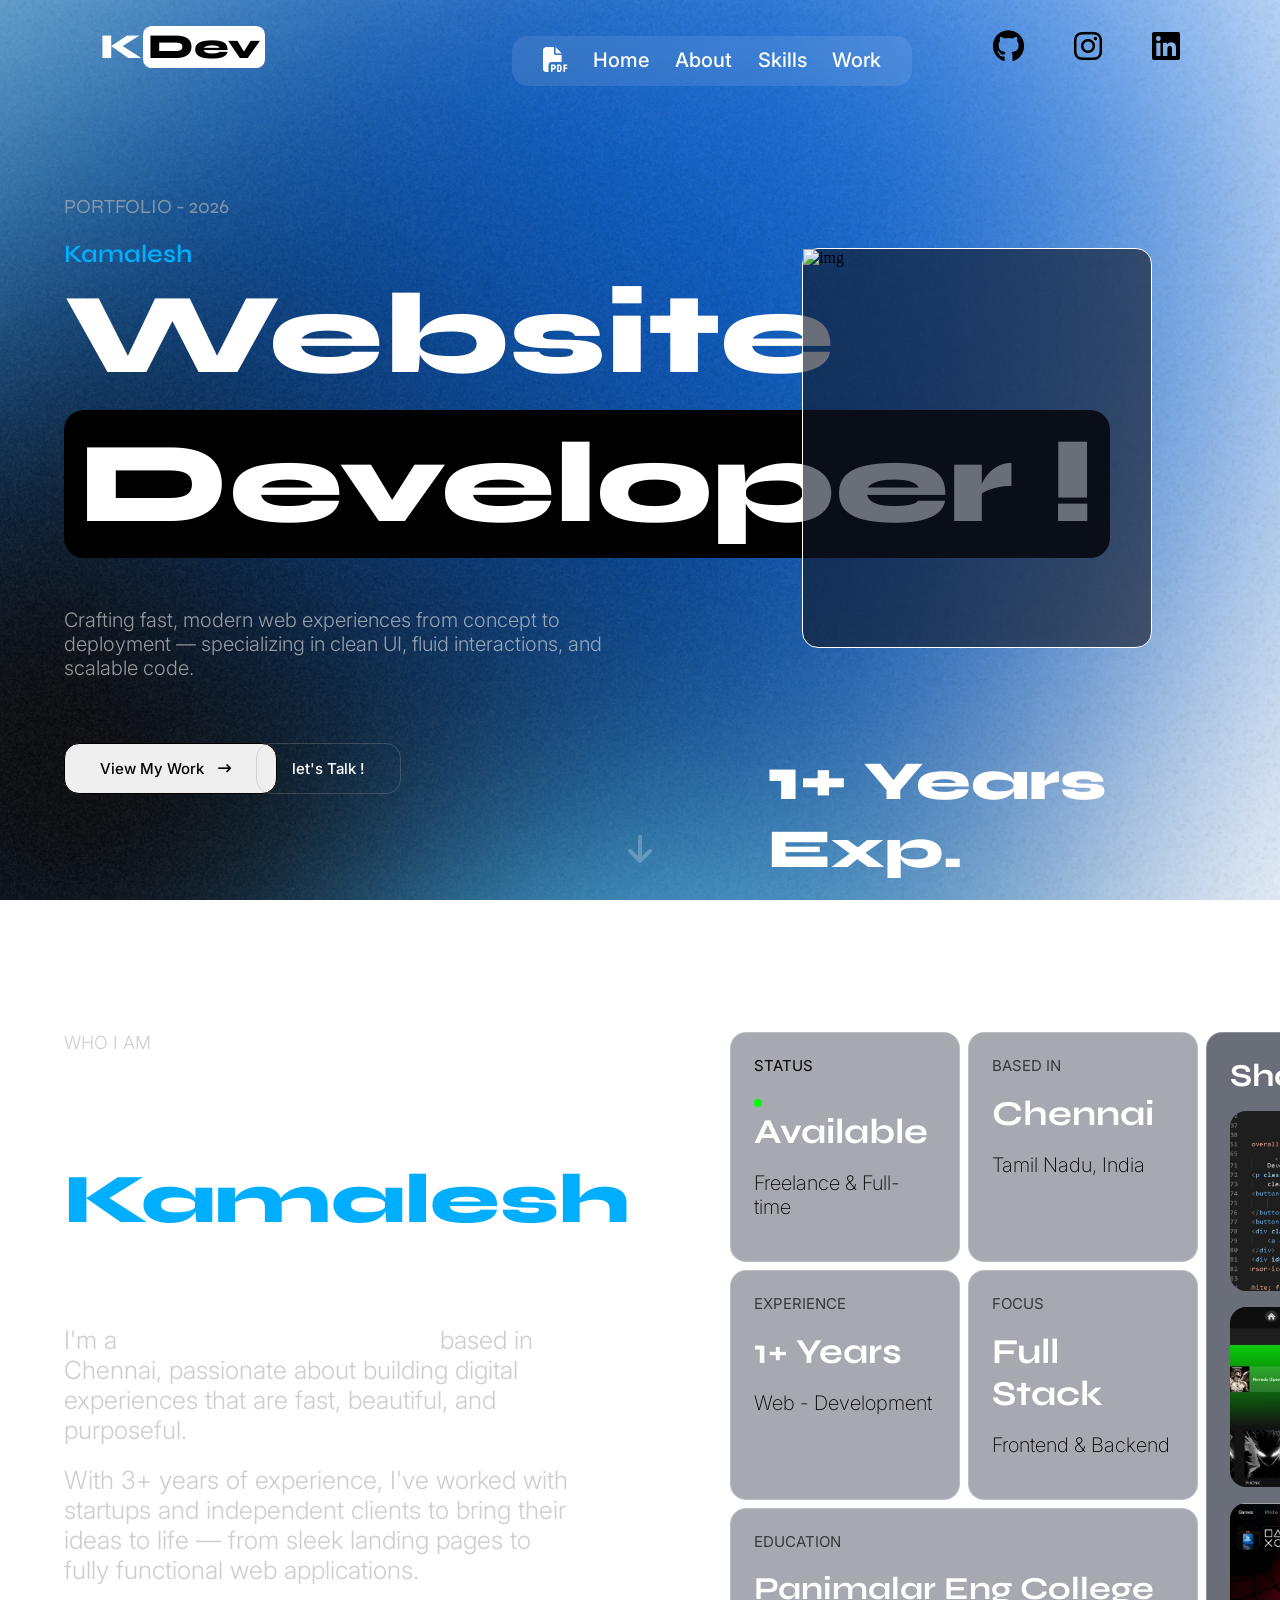
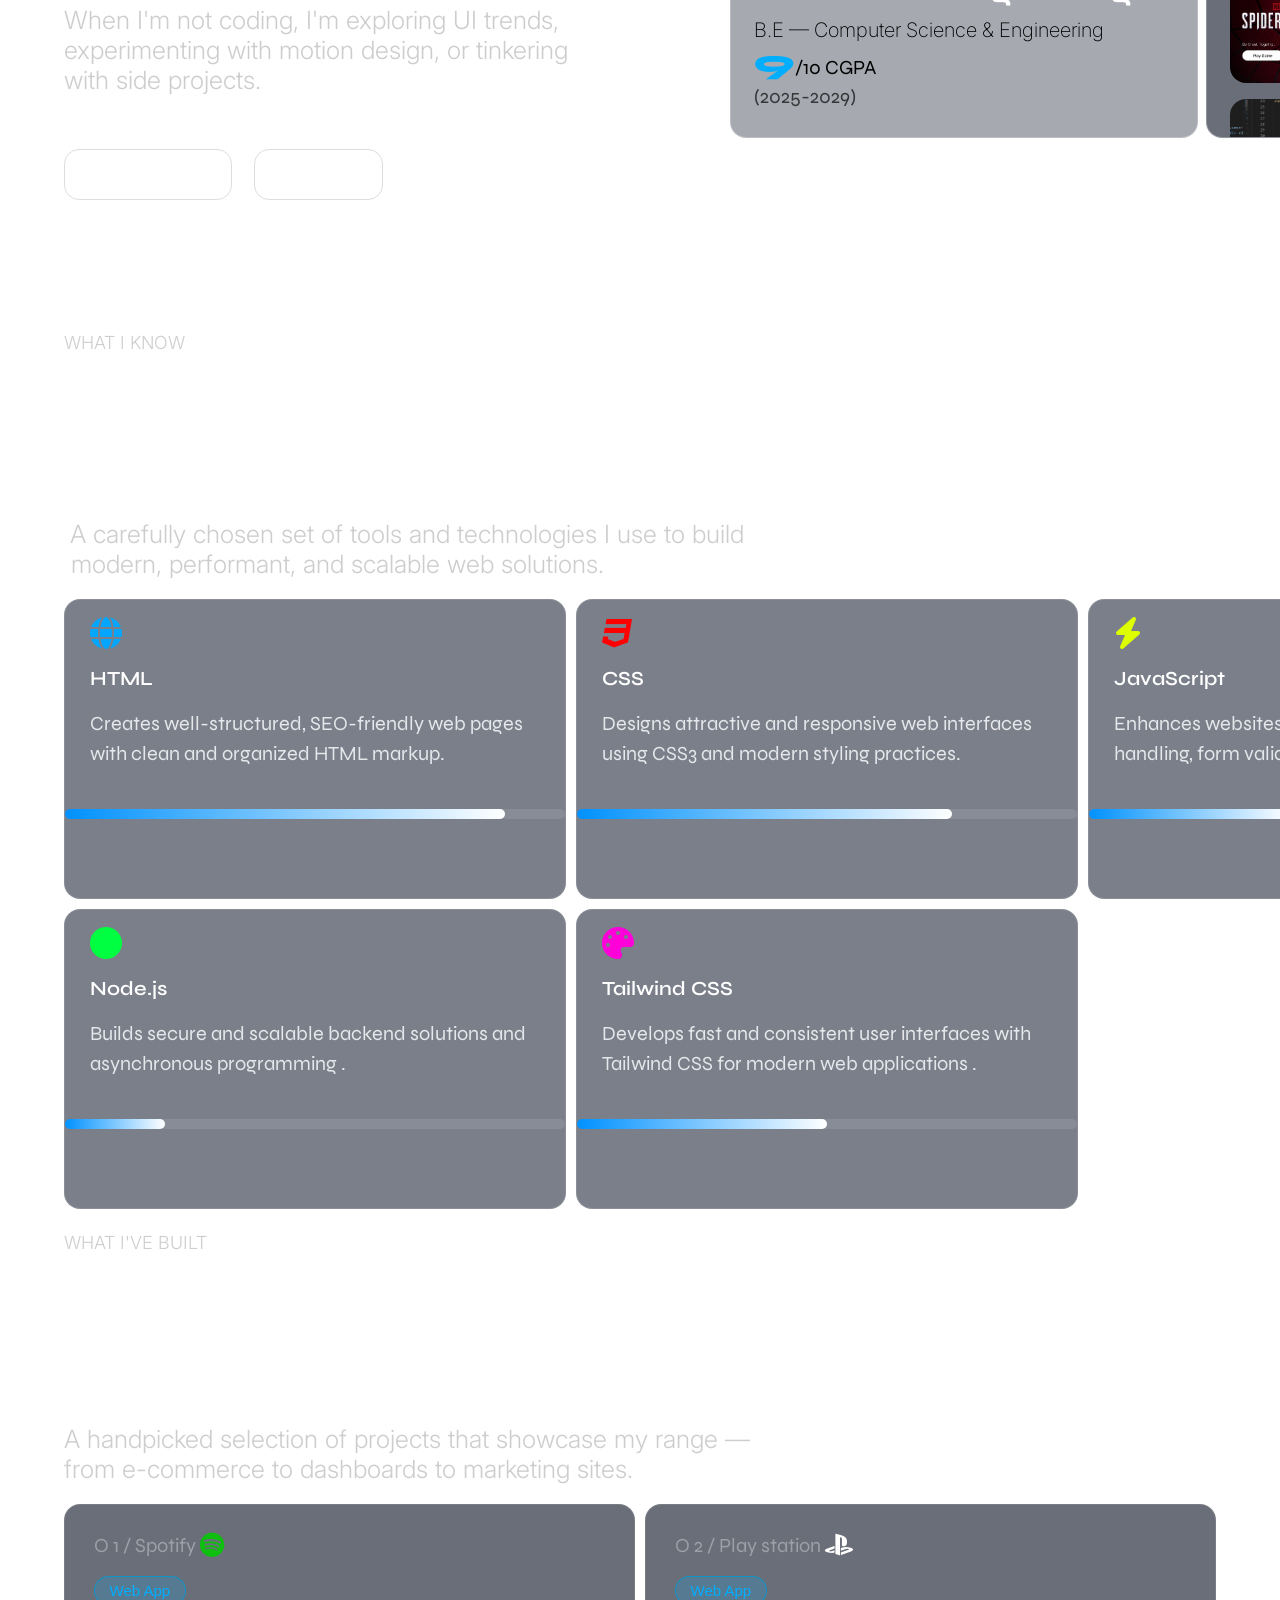
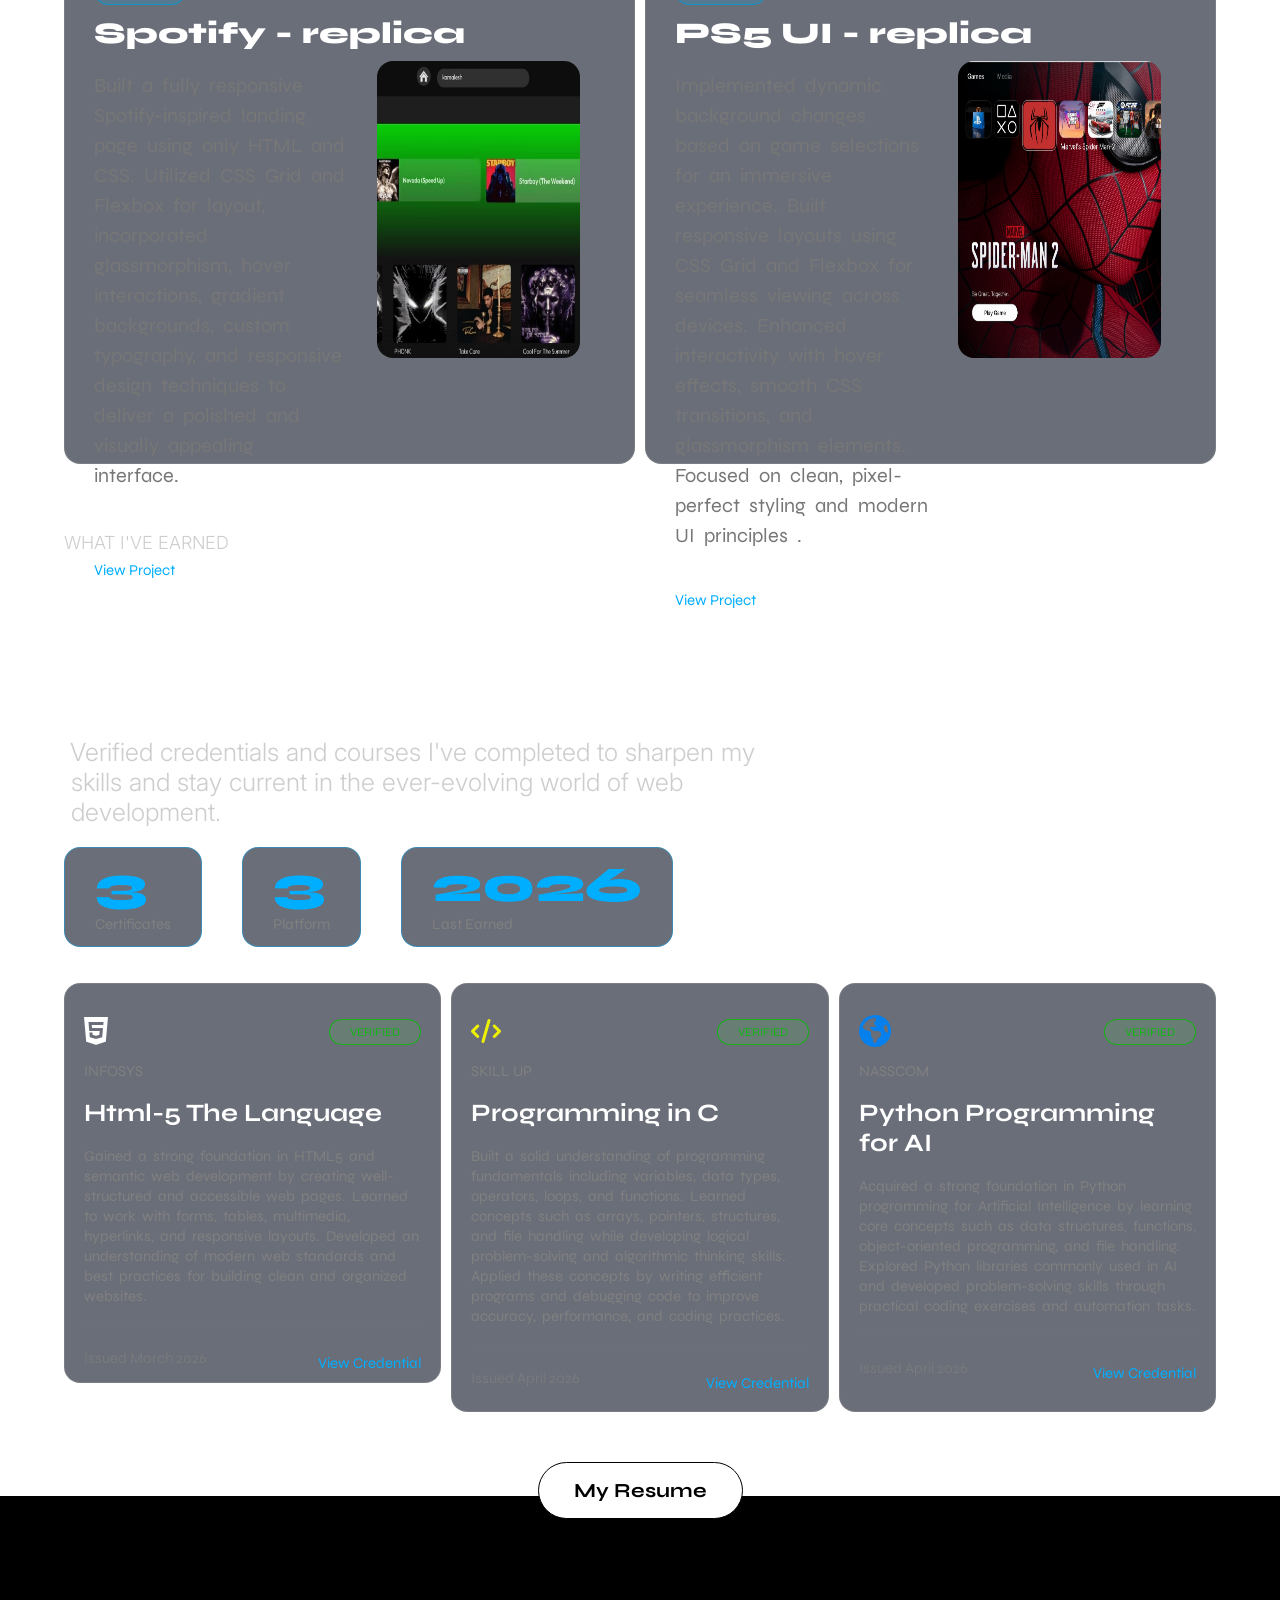
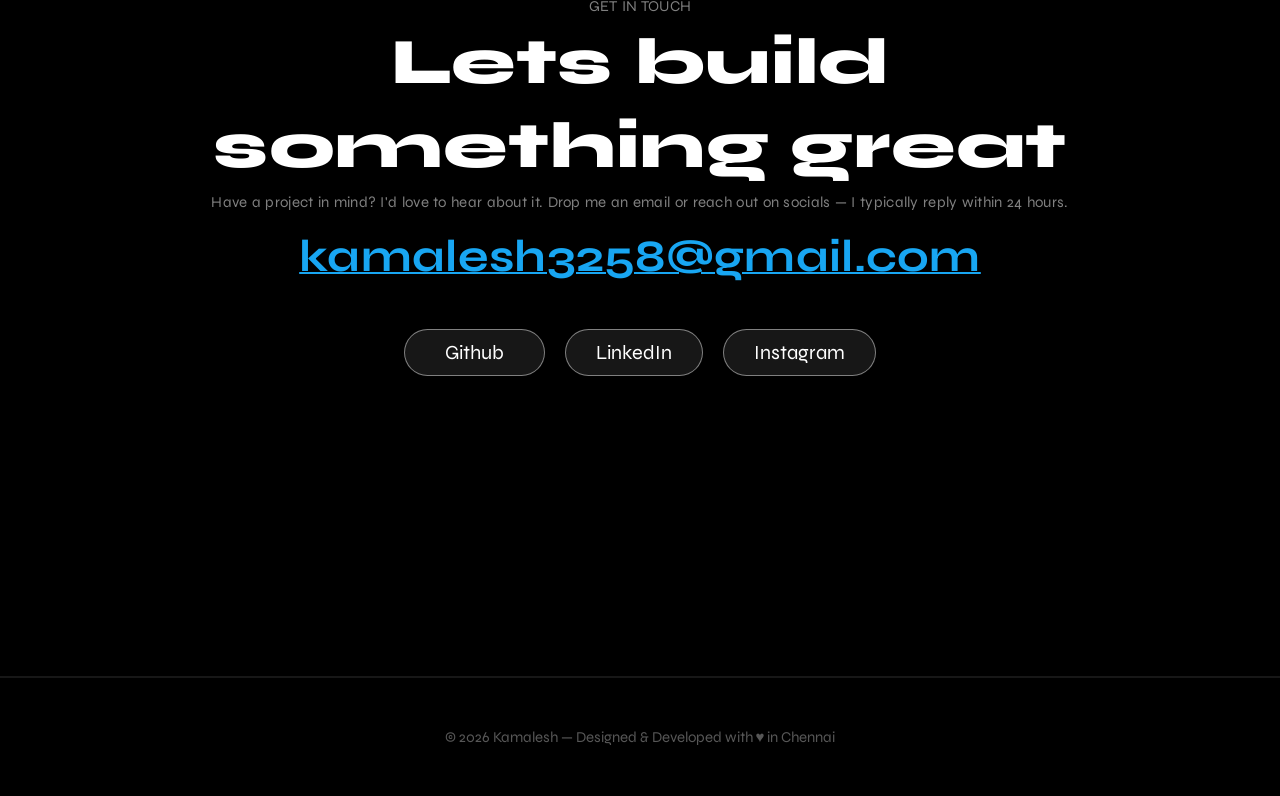
==== index.html @ 54731781 "Add files via upload" ====
<!DOCTYPE html>
<html lang="en">

<head>
    <meta charset="UTF-8">
    <meta name="viewport" content="width=device-width, initial-scale=1.0">
    <title>Mclaren</title>
    <link rel="stylesheet" href="style.css">
    <link rel="preconnect" href="https://fonts.googleapis.com">
    <link rel="preconnect" href="https://fonts.gstatic.com" crossorigin>
    <link rel="preconnect" href="https://fonts.googleapis.com">
    <link rel="preconnect" href="https://fonts.gstatic.com" crossorigin>
    <link rel="preconnect" href="https://fonts.googleapis.com">
    <link rel="preconnect" href="https://fonts.gstatic.com" crossorigin>
    <link rel="preconnect" href="https://fonts.googleapis.com">
    <link rel="preconnect" href="https://fonts.gstatic.com" crossorigin>
    <link rel="preconnect" href="https://fonts.googleapis.com">
    <link rel="preconnect" href="https://fonts.gstatic.com" crossorigin>
    <link
        href="https://fonts.googleapis.com/css2?family=Archivo+Black&family=Arimo:ital,wght@0,400..700;1,400..700&family=Bebas+Neue&family=Comforter+Brush&family=Comic+Neue:ital,wght@0,300;0,400;0,700;1,300;1,400;1,700&family=Figtree:ital,wght@0,300..900;1,300..900&family=Fira+Sans&family=Inter:ital,opsz,wght@0,14..32,100..900;1,14..32,100..900&family=Montserrat:ital,wght@0,100..900;1,100..900&family=Outfit:wght@100..900&family=Poppins&family=Syne:wght@400..800&display=swap"
        rel="stylesheet">
    <link rel="stylesheet" href="https://cdnjs.cloudflare.com/ajax/libs/font-awesome/6.7.2/css/all.min.css">
    <link href="https://fontshare.com[]=satoshi@700&display=swap" rel="stylesheet">

    <style>
        ::-webkit-scrollbar {
            width: 15px;
        }

        ::-webkit-scrollbar-thumb {
            background: rgba(0, 0, 0, 0.802);
        }
    </style>

</head>

<body>
    <div id="preloader" >

    <h1 class="intro-text">
        Innovate. Design. Deliver.
    </h1>

</div>
    <div>
        
        <div class="overall">
            
            <div class="nav">
            <nav>
                <ul>
                    
                    <li><a class="res" href="#"><i class="fa-solid fa-file-pdf fa-lg" id="res" 
                                style="color: rgb(255, 255, 255);"></i></a></li>
                    <li><a href="#P1"> Home </a></li>
                    <li><a href="#P2"> About </a></li>
                    <li><a href="#pg3"> Skills </a></li>
                    <li><a href="#pg4"> Work </a></li>
                </ul>
            </nav>
        </div>
            <button class="vwr"  style="color: rgb(255, 255, 255); font-family: syne; font-size: 15px; border-radius: 1em; border: 1px solid rgb(0, 0, 0) ; background-color: rgb(0, 0, 0); padding: 10px 20px; position:fixed; left: 35%; top: 9%; z-index: 9999;" >View Resume</button>
            <Header>
                <div class="header">
                    <p style="color: rgb(255, 255, 255); font-family: syne; font-weight:800; font-size: 35px; " >K<span style="color: rgb(0, 0, 0); background-color: rgb(255, 255, 255); padding:0px 5px ; border-radius: .25em;"  >Dev</span></p>
                    <div class="media hidden">
                        <a href="#"><i class="fa-brands fa-github fa-2xl" style="color: rgb(0, 0, 0);"></i></a>
                        <a href="https://www.instagram.com/_ft.ares/?hl=en" target="_blank" ><i class="fa-brands fa-instagram fa-2xl" style="color: rgb(0, 0, 0);"></i></a>
                        <a href="https://www.linkedin.com/in/kamalesh-m-deanamb/" target="_blank"><i class="fa-brands fa-linkedin fa-2xl" style="color: rgb(0, 0, 0);"></i></a>
                    </div>
                </div>
            </Header>
            <main>
                <div class="top" id="P1">
                    <p class="por hidden">PORTFOLIO - 2026</p>
                    <p class="hidden"
                        style="color: rgb(0, 174, 255); font-family: syne; font-size: 25px; position: absolute; top:19% ; left: 5%;font-weight: 600; ">
                        Kamalesh </p>
                    <p class="web hidden" style="font-weight: 900; color: white;"> Website</p>
                    <p class="dev hidden"
                        style="color: white; background-color: black; border-radius: 20px; padding: 5px 15px; font-weight: 900; ">
                        Developer !</p>
                    <div class="pic hidden" > 
                        <img src="profe.png" alt="img" >
                    </div>
                    <p class="con hidden"> Crafting fast, modern web experiences from concept to deployment — specializing in
                        clean UI, fluid interactions, and scalable code. </p>
                    <button class="vyw "> View My Work <span style="padding:10px ;"> <i
                                class="fa-solid fa-arrow-right-long fa-sm" style="color: rgb(0, 0, 0);"></i> </span>
                    </button>
                    <button class="lest "> let's Talk !</button>
                    <div class="arrow bounce">
                        <a class="fa fa-arrow-down fa-2x" href="#pg6"></a>
                    </div>
                    <div id="rjs_cursor" class="rjs-cursor">
                        <div class="rjs-cursor-icon"></div>
                    </div>
                    <p class="hidden"
                        style="color: white; font-family: syne; font-weight: 900; font-size: 55px; position: absolute; top: 75%; left: 60%; ">
                        <span style="font-size: 60px;">1+</span> Years Exp.
                    </p>

                </div>
                <div class="page2" id="P2">
                    <div class="wim">
                        <p>
                        <pre class="hidden"
                            style="color: rgb(181, 181, 181,0.669); font-size: 18px; font-weight: 300; margin-bottom: 20px; font-family: inter; ">WHO I AM </pre>
                        </p>
                        <P class="hidden">Hello, I'm</P>
                        <p class="hidden" style="color: rgb(0, 174, 255);">Kamalesh</p>
                        <br>
                        <p class="hidden"
                            style="color: rgba(181, 181, 181, 0.669); font-size: 25px; font-weight: 300; font-family: inter; line-break: 10px; word-spacing: 1px; padding-bottom: 20px;  ">
                            I'm a <span style="color: rgba(255, 255, 255, 0.869);"> full-stack website developer </span>
                            based in Chennai, passionate about building digital experiences that are fast, beautiful,
                            and purposeful.
                        </p>

                        <p class="hidden"
                            style="color: rgba(181, 181, 181, 0.669); font-size: 25px; font-weight: 300; font-family: inter; line-break: 10px; word-spacing: 1px; padding-bottom: 20px; ">
                            With 3+ years of experience, I've worked with startups and independent clients to bring
                            their ideas to life — from sleek landing pages to fully functional web applications.
                        </p>

                        <p class="hidden"
                            style="color: rgba(181, 181, 181, 0.669); font-size: 25px; font-weight: 300; font-family: inter; line-break: 10px; word-spacing: 1px; padding-bottom: 20px;  ">
                            When I'm not coding, I'm exploring UI trends, experimenting with motion design, or tinkering
                            with side projects.
                        </p>

                        <button class="hidden"> See My Work </button>
                        <button class="hidden"> Hire Me </button>

                    </div>
                    <div class="right ">
                        <div class="box1 hidden">
                            <p style="color: rgb(0, 0, 0); font-family: inter; font-size: 15px; ">STATUS</p><br>
                            <div class="loading-dots">
                                <div class="loading-dots--dot"></div>
                            </div>
                            <p style="font-family: syne; color: white; font-size: 35px; font-weight: 700; "> Available
                            </p><br>
                            <p style="color: rgb(0, 0, 0); font-family: inter; font-size: 20px; font-weight: 200; ">
                                Freelance & Full-time </p>
                        </div>
                        <div class="box2 hidden">
                            <p style="color: rgba(0, 0, 0, 0.669); font-family: inter; font-size: 15px; "> BASED IN </p>
                            <br>
                            <p style="font-family: syne; color: white; font-size: 35px; font-weight: 700; "> Chennai
                            </p><br>
                            <p style="color: rgb(0, 0, 0); font-family: inter; font-size: 20px; font-weight: 200; ">
                                Tamil Nadu, India</p>

                        </div>

                        <div class="box3 hidden">
                            <p style="color: rgba(0, 0, 0, 0.669); font-family: inter; font-size: 15px; "> EXPERIENCE
                            </p><br>
                            <p style="font-family: syne; color: white; font-size: 35px; font-weight: 700; "> 1+ Years
                            </p><br>
                            <p style="color: rgb(0, 0, 0); font-family: inter; font-size: 20px; font-weight: 200; "> Web
                                - Development</p>
                        </div>

                        <div class="box4 hidden">
                            <p style="color: rgba(0, 0, 0, 0.669); font-family: inter; font-size: 15px; "> FOCUS </p>
                            <br>
                            <p style="font-family: syne; color: white; font-size: 35px; font-weight: 700; "> Full Stack
                            </p><br>
                            <p style="color: rgb(0, 0, 0); font-family: inter; font-size: 20px; font-weight: 200; ">
                                Frontend & Backend</p>
                        </div>

                        <div class="box5 hidden">
                            <p
                                style="color: rgba(0, 0, 0, 0.669); font-family: inter; font-size: 15px;  ">
                                EDUCATION </p><br>
                            <p
                                style="font-family: syne; color: white; font-size: 32px; font-weight: 700; ">
                                Panimalar Eng College </p>
                            <p style="color: rgb(0, 0, 0); font-family: inter; font-size: 20px; font-weight: 200; margin-top: 10px; ">
                                B.E — Computer Science & Engineering </p>
                            <p style="color: rgb(0, 0, 0); font-size: 20px; font-weight: 200; font-family: syne; " ><span style="color: rgb(0, 174, 255);font-weight: 800; font-size: 35px; " >9</span>/10 CGPA</p>
                            <p style="color: rgba(0, 0, 0, 0.67); font-size: 20px; font-weight: 200; font-family: syne; " > (2025-2029) </p>
                        </div>

                        <div class="box6 hidden">
                            <p
                                style="color: white; font-family: syne; font-weight: 700; font-size: 32px; position: relative; z-index: 9999; ">
                                Showcase </p>
                            <div class="group">
                                <div class="im1">
                                    <img src="Untitled.jpg" alt="img">
                                </div>
                                <div class="im2">
                                    <img src="Untitled2.jpg" alt="img">
                                </div>
                                <div class="im3">
                                    <img src="Untitled3.png" alt="img">
                                </div>
                                <div class="im4">
                                    <img src="Untitled.png" alt="img">
                                </div>
                                <div class="im5">
                                    <img src="Untitled2.png" alt="img">
                                </div>
                            </div>
                            <div class="group " >
                                <div class="im1">
                                    <img src="Untitled.jpg" alt="img">
                                </div>
                                <div class="im2">
                                    <img src="Untitled2.jpg" alt="img">
                                </div>
                                <div class="im3">
                                    <img src="Untitled3.png" alt="img">
                                </div>
                                <div class="im4">
                                    <img src="Untitled.png" alt="img">
                                </div>
                                <div class="im5">
                                    <img src="Untitled2.png" alt="img">
                                </div>
                            </div>
                        </div>

                    </div>
                </div>
                <div class="page3" id="pg3" >
                    <div>
                        <p class="hidden"
                            style="color: rgba(181, 180, 180, 0.669); font-family: inter; font-size:18px; font-weight: 300; padding-bottom: 5px; ">
                            WHAT I KNOW</p>
                        <p>
                        <pre class="hidden"
                            style="color: white;padding-bottom: 15px; font-family: syne; font-weight: 800 ; font-size: 60px;">My Tech
Stack</pre>
                        </p>
                        <p>
                        <pre class="hidden"
                            style="color: rgba(181, 181, 181, 0.669); font-size: 25px; font-weight: 300; font-family: inter; line-break: 10px; word-spacing: 1px; padding-bottom: 20px;  "> A carefully chosen set of tools and technologies I use to build
 modern, performant, and scalable web solutions.</pre>
                        </p>
                        <div class="skill">
                            <div class="sk1 hidden">
                                <p style="padding-bottom: 5px;"> <i class="fa-solid fa-globe fa-2xl"
                                        style="color: rgb(0, 166, 255);"></i> </p><br>
                                <p style="color: white; font-family: syne; font-weight: 600; font-size: 20px; "> HTML
                                </p><br>
                                <p
                                    style="color: #E5E7EB; font-family: syne ; font-weight: 400 ; font-size: 20px; line-height: 30px; ">
                                    Creates well-structured, SEO-friendly web pages with clean and organized HTML
                                    markup. </p>
                                <div class="progress">
                                    <div class="progress-value"></div>
                                </div>

                            </div>
                            <div class="sk2 hidden">
                                <p style="padding-bottom: 5px;"> <i class="fa-brands fa-css3 fa-2xl"
                                        style="color: rgb(255, 0, 0);"></i> </p><br>
                                <p
                                    style="color: rgb(255, 255, 255); font-family: syne; font-weight: 600; font-size: 20px; ">
                                    CSS
                                </p><br>
                                <p
                                    style="color: #E5E7EB; font-family: syne ; font-weight: 400 ; font-size: 20px; line-height: 30px; ">
                                    Designs attractive and responsive web interfaces using CSS3 and modern styling
                                    practices. </p>
                                <div class="progress">
                                    <div class="progress-value2"></div>
                                </div>
                            </div>
                            <div class="sk3 hidden">
                                <p style="padding-bottom: 5px;"><i class="fa-solid fa-bolt fa-2xl"
                                        style="color: rgb(221, 255, 0);"></i> </p><br>
                                <p style="color:white; font-family: syne; font-weight: 600; font-size: 20px; ">
                                    JavaScript
                                </p><br>
                                <p
                                    style="color: #E5E7EB; font-family: syne ; font-weight: 400 ; font-size: 20px; line-height: 30px; ">
                                    Enhances websites with animations, event handling, form validation, and dynamic
                                    content . </p>
                                <div class="progress">
                                    <div class="progress-value3"></div>
                                </div>
                            </div>
                            <div class="sk4 hidden">
                                <p style="padding-bottom: 5px;"><i class="fa-solid fa-circle fa-2xl"
                                        style="color: rgb(0, 255, 64);"></i> </p><br>
                                <p style="color:white; font-family: syne; font-weight: 600; font-size: 20px; "> Node.js
                                </p><br>
                                <p
                                    style="color: #E5E7EB; font-family: syne ; font-weight: 400 ; font-size: 20px; line-height: 30px; ">
                                    Builds secure and scalable backend solutions and asynchronous programming . </p>
                                <div class="progress">
                                    <div class="progress-value4"></div>
                                </div>
                            </div>
                            <div class="sk5 hidden ">
                                <p style="padding-bottom: 5px;"><i class="fa-solid fa-palette fa-2xl"
                                        style="color: rgb(255, 0, 217);"></i></p><br>
                                <p style="color:white; font-family: syne; font-weight: 600; font-size: 20px; "> Tailwind
                                    CSS
                                </p><br>
                                <p
                                    style="color: #E5E7EB; font-family: syne ; font-weight: 400 ; font-size: 20px; line-height: 30px; ">
                                    Develops fast and consistent user interfaces with Tailwind CSS for modern web
                                    applications . </p>
                                <div class="progress">
                                    <div class="progress-value5"></div>
                                </div>
                            </div>
                            <div class="sk6 hidden">
                                <p style="padding-bottom: 5px;"><i class="fa-solid fa-pencil fa-2xl"
                                        style="color: rgb(245, 134, 0);"></i></p><br>
                                <p style="color:white; font-family: syne; font-weight: 600; font-size: 20px; "> Figma
                                </p><br>
                                <p
                                    style="color: #E5E7EB; font-family: syne ; font-weight: 400 ; font-size: 20px; line-height: 30px; ">
                                    Designs wireframes, prototypes, and user interfaces using Figma for web and mobile
                                    applications . </p>
                                <div class="progress">
                                    <div class="progress-value6"></div>
                                </div>
                            </div>

                        </div>
                    </div>


                </div>

                <div class="page4" id="pg4" >
                    <div>
                        <p class="hidden"
                            style="color: rgba(181, 180, 180, 0.669); font-family: inter; font-size:18px; font-weight: 300; padding-bottom: 8px; ">
                            WHAT I'VE BUILT </p>
                        <p class="hidden"
                            style="color: white;font-family: syne; font-weight: 800; padding-bottom: 2px; font-size: 60px; ">
                            Selected
                        <pre class="hidden"
                            style="color: white;font-family: syne; font-weight: 800; padding-bottom: 15px; font-size: 60px; ">Projects </pre>
                        </p>
                        <p>
                        <pre class="hidden"
                            style=" color: rgba(181, 181, 181, 0.669); font-size: 25px; font-weight: 300; font-family: inter; line-break: 10px; word-spacing: 1px; padding-bottom: 20px;">A handpicked selection of projects that showcase my range — 
from e-commerce to dashboards to marketing sites.</pre>
                        </p>
                        <div class="pro">
                            <div class="pro1 hidden">
                                <p 
                                    style="color: rgba(255, 255, 255, 0.343); font-family: syne; font-size: 20px; font-weight: 400; ">
                                    O 1 / Spotify <i class="fa-brands fa-spotify fa-lg"
                                        style="color: rgb(15, 191, 15);"></i> </p><br>
                                <button 
                                    style="color: rgb(0, 174, 255); background-color: rgba(0, 174, 255, 0.188); border-radius: 15px; border: 1px rgba(0, 155, 212, 0.809) solid; padding: 5px 15px; font-size: 15px; ">
                                    Web App </button>
                                <p 
                                    style="color: white; font-family: syne; font-weight: 800; font-size: 30px; padding-top: 10px; ">
                                    Spotify - replica </p>
                                <div class="sel ">
                                    <div class="quo">
                                        <p
                                            style="color: rgb(119, 119, 119); font-family: syne; font-size: 20px; font-weight: 400; line-height: 30px; word-spacing: 5px;">
                                            Built a fully responsive Spotify-inspired landing page using only HTML and
                                            CSS. Utilized CSS Grid and Flexbox for layout, incorporated glassmorphism,
                                            hover interactions, gradient backgrounds, custom typography, and responsive
                                            design techniques to deliver a polished and visually appealing interface.
                                        </p>
                                        <a style="text-decoration: none;" href="https://www.linkedin.com/feed/update/urn:li:activity:7449089961426972672/" target="_blank">
                                            <p
                                                style="color: rgb(0, 174, 255);font-family: syne; font-size: 15px; font-weight: 400; padding-top: 70px;   ">
                                                View Project </p>
                                        </a>
                                    </div>

                                    <div class="wrk">
                                        <img src="Untitled2.jpg" width="100%" height="90%" alt="pic"
                                            style="border-radius: 1em;">
                                    </div>
                                </div>
                            </div>
                            <div class="pro2 hidden">
                                <p
                                    style="color: rgba(255, 255, 255, 0.343); font-family: syne; font-size: 20px; font-weight: 400; ">
                                    O 2 / Play station <i class="fa-brands fa-playstation fa-lg"
                                        style="color: rgb(255, 255, 255);"></i> </p><br>
                                <button
                                    style="color: rgb(0, 174, 255); background-color: rgba(0, 174, 255, 0.188); border-radius: 15px; border: 1px rgba(0, 155, 212, 0.809) solid; padding: 5px 15px; font-size: 15px; ">
                                    Web App </button>
                                <p
                                    style="color: white; font-family: syne; font-weight: 800; font-size: 30px; padding-top: 10px; ">
                                    PS5 UI - replica </p>
                                <div class="sel">
                                    <div class="quo">
                                        <p
                                            style="color: rgb(119, 119, 119); font-family: syne; font-size: 20px; font-weight: 400; line-height: 30px; word-spacing: 5px;">
                                            Implemented dynamic background changes based on game selections for an
                                            immersive experience.
                                            Built responsive layouts using CSS Grid and Flexbox for seamless viewing
                                            across devices.
                                            Enhanced interactivity with hover effects, smooth CSS transitions, and
                                            glassmorphism elements.
                                            Focused on clean, pixel-perfect styling and modern UI principles .
                                        </p>
                                        <a style="text-decoration: none;" href="https://www.linkedin.com/feed/update/urn:li:activity:7456002184413859840/" target="_blank">
                                            <p
                                                style="color: rgb(0, 174, 255);font-family: syne; font-size: 15px; font-weight: 400; padding-top: 40px;   ">
                                                View Project </p>
                                        </a>
                                    </div>
                                    <div class="wrk">
                                        <img src="Untitled3.png" width="100%" height="90%" alt="pic"
                                            style="border-radius: 1em;">
                                    </div>
                                </div>
                            </div>

                        </div>
                    </div>


                </div>
                <div class="page5" id="pg5" >
                    <p class="hidden"
                        style="color: rgba(181, 180, 180, 0.669); font-family: inter; font-size:18px; font-weight: 300; padding-bottom: 5px; ">
                        WHAT I'VE EARNED </p><br>
                    <p>
                    <pre class="hidden"
                        style="color: white;padding-bottom: 15px; font-family: syne; font-weight: 800 ; font-size: 60px;">My
Certifications</pre>
                    </p>
                    <p >
                    <pre class="hidden"
                        style="color: rgba(181, 181, 181, 0.669); font-size: 25px; font-weight: 300; font-family: inter; line-break: 10px; word-spacing: 1px; padding-bottom: 20px;  "> Verified credentials and courses I've completed to sharpen my
 skills and stay current in the ever-evolving world of web 
 development.</pre>
                    </p>
                    <div class="plat">
                        <div class="st1 hidden">
                            <p style="color:rgb(0, 174, 255);font-family: syne; font-weight: 800; font-size: 50px;  ">3
                            </p>
                            <p style="color: gray; font-family: syne; font-size: 15px;  ">Certificates</p>
                        </div>
                        <div class="st2 hidden">
                            <p style="color:rgb(0, 174, 255);font-family: syne; font-weight: 800; font-size: 50px;  ">3
                            </p>
                            <p style="color: gray; font-family: syne; font-size: 15px;  ">Platform</p>
                        </div>
                        <div class="st3 hidden">
                            <p style="color:rgb(0, 174, 255);font-family: syne; font-weight: 800; font-size: 50px;  ">
                                2026</p>
                            <p style="color: gray; font-family: syne; font-size: 15px;  ">Last Earned</p>
                        </div>
                    </div>
                    <br>
                    <br>
                    <div class="crt">
                        <div class="crt1 hidden">
                            <div class="cth">
                                <p><i class="fa-brands fa-html5 fa-2xl" style="color: rgb(255, 255, 255);"></i></p>
                                <button
                                    style="color: rgba(0, 190, 0, 0.800); border-radius: 1.5em; background-color: rgba(101, 189, 101, 0.199);border: 1px solid rgb(2, 190, 2,0.800) ; padding: 5px 20px; font-family: syne; font-size: 12px; font-weight: 400; ">VERIFIED</button>
                            </div>
                            <p style="color: gray; font-family: syne; font-weight: 400; font-size: 15px;"> INFOSYS </p>
                            <br>
                            <P style="color: white; font-family: syne; font-weight: 700; font-size: 25px; "> Html-5 The
                                Language </P><br>
                            <p
                                style="font-family: syne; color: gray; font-size: 15px; line-height: 20px; word-spacing: 3px; ">
                                Gained a strong foundation in HTML5 and semantic web development by creating
                                well-structured and accessible web pages. Learned to work with forms, tables,
                                multimedia, hyperlinks, and responsive layouts. Developed an understanding of modern web
                                standards and best practices for building clean and organized websites. </p><br>
                            <hr class="hr"><br>
                            <div class="bel">
                                <p
                                    style="color: rgba(128, 128, 128, 0.648); font-family: syne; font-weight: 400; font-size: 15px;">
                                    Issued March 2026</p>
                                <a style="text-decoration: none;" href="#">
                                    <p
                                        style="color: rgb(0, 174, 255);font-family: syne; font-size: 15px; font-weight: 400; padding-top: 10px;">
                                        View Credential </p>
                                </a>
                            </div>
                        </div>
                        <div class="crt2 hidden">
                            <div class="cth">
                                <p><i class="fa-solid fa-code fa-xl" style="color: rgb(237, 241, 4);"></i></p>
                                <button
                                    style="color: rgba(0, 190, 0, 0.800); border-radius: 1.5em; background-color: rgba(101, 189, 101, 0.199);border: 1px solid rgb(2, 190, 2,0.800) ; padding: 5px 20px; font-family: syne; font-size: 12px; font-weight: 400; ">VERIFIED</button>
                            </div>
                            <p style="color: gray; font-family: syne; font-weight: 400; font-size: 15px;">SKILL UP </p>
                            <br>
                            <P style="color: white; font-family: syne; font-weight: 700; font-size: 25px; "> Programming
                                in C </P><br>
                            <p
                                style="font-family: syne; color: gray; font-size: 15px; line-height: 20px; word-spacing: 3px; ">
                                Built a solid understanding of programming fundamentals including variables, data types,
                                operators, loops, and functions. Learned concepts such as arrays, pointers, structures,
                                and file handling while developing logical problem-solving and algorithmic thinking
                                skills. Applied these concepts by writing efficient programs and debugging code to
                                improve accuracy, performance, and coding practices.</p><br>
                            <hr class="hr"><br>
                            <div class="bel">
                                <p
                                    style="color: rgba(128, 128, 128, 0.648); font-family: syne; font-weight: 400; font-size: 15px;">
                                    Issued April 2026</p>
                                <a style="text-decoration: none;" href="#">
                                    <p
                                        style="color: rgb(0, 174, 255);font-family: syne; font-size: 15px; font-weight: 400; padding-top: 10px;">
                                        View Credential </p>
                                </a>
                            </div>
                        </div>
                        <div class="crt3 hidden">
                            <div class="cth">
                                <p><i class="fa-solid fa-earth-americas fa-2xl" style="color: rgb(5, 128, 236);"></i>
                                </p>
                                <button
                                    style="color: rgba(0, 190, 0, 0.800); border-radius: 1.5em; background-color: rgba(101, 189, 101, 0.199);border: 1px solid rgb(2, 190, 2,0.800) ; padding: 5px 20px; font-family: syne; font-size: 12px; font-weight: 400; ">VERIFIED</button>
                            </div>
                            <p style="color: gray; font-family: syne; font-weight: 400; font-size: 15px;"> NASSCOM </p>
                            <br>
                            <P style="color: white; font-family: syne; font-weight: 700; font-size: 25px; "> Python
                                Programming for AI </P><br>
                            <p
                                style="font-family: syne; color: gray; font-size: 15px; line-height: 20px; word-spacing: 3px; ">
                                Acquired a strong foundation in Python programming for Artificial Intelligence by
                                learning core concepts such as data structures, functions, object-oriented programming,
                                and file handling. Explored Python libraries commonly used in AI and developed
                                problem-solving skills through practical coding exercises and automation tasks. </p><br>
                            <hr class="hr"><br>
                            <div class="bel">
                                <p
                                    style="color: rgba(128, 128, 128, 0.648); font-family: syne; font-weight: 400; font-size: 15px;">
                                    Issued April 2026</p>
                                <a style="text-decoration: none;" href="#">
                                    <p
                                        style="color: rgb(0, 174, 255);font-family: syne; font-size: 15px; font-weight: 400; padding-top: 10px;">
                                        View Credential </p>
                                </a>
                            </div>
                        </div>

                    </div>
                    <center class="hidden"><a><button style="color:black; font-family: syne; font-weight:700; font-size: 20px; border-radius: 1.5em; border: 1px solid black; background-color: white; padding: 15px 35px; margin-top: 50px; " > My Resume </button></a></center>
                </div>
                <div class="page6 " id="#pg6" >
                    <div class="inner">
                        <div class="ibx">
                            <br>
                            <br>
                            <br>
                            <p class="hidden" style="color: gray; font-family: syne; font-size: 15px; "> GET IN TOUCH </p>
                            <p class="hidden"
                                style="color: white; font-family: syne; font-weight: 800; font-size: 65px; line-height: 1.3 ">
                                Lets build something great </p>
                            <div class="hidden" class="pin">
                                <p style="color: gray; font-family: syne; font-size: 15px; "> Have a project in mind?
                                    I'd love to hear about it. Drop me an email or reach out on socials — I typically
                                    reply within 24 hours. </p>
                            </div>
                            <a class="hidden" style="text-decoration: underline;text-decoration-color: rgb(24, 166, 242) ; text-decoration-thickness: 2px ; " href="#
                            
                            " ><p class="hidden" style="color: rgb(24, 166, 242) ; font-family: syne; font-weight: 700; font-size: 45px; " > kamalesh3258@gmail.com </p></a><br>
                            <div class="bon hidden" >
                                <a href="#" ><button style="color: white; font-family: syne; font-size: 20px; padding:10px 40px ;border-radius: 1.5em; border: 1px solid rgba(213, 213, 213, 0.558); background-color: rgba(255, 255, 255, 0.092); " >Github</button></a>
                                 <a href="https://www.linkedin.com/in/kamalesh-m-deanamb/?skipRedirect=true" target="_blank"><button style="color: white; font-family: syne; font-size: 20px; padding:10px 30px ;border-radius: 1.5em; border: 1px solid rgba(213, 213, 213, 0.558); background-color: rgba(255, 255, 255, 0.092); " >LinkedIn</button></a>
                                <a href="https://www.instagram.com/_ft.ares/?hl=en" target="_blank"><button style="color: white; font-family: syne; font-size: 20px; padding:10px 30px ;border-radius: 1.5em; border: 1px solid rgba(213, 213, 213, 0.558); background-color: rgba(255, 255, 255, 0.092); " >Instagram</button></a>
                                
                            </div>
                            
                            
                        </div>
                        <hr class="hr1 hidden" >
                        <center><p class="hidden" style="font-family: syne; color: rgba(128, 128, 128, 0.681); font-size: 15px; margin-top: 50px; " > © 2026 Kamalesh — Designed & Developed with ♥ in Chennai </p></center>

                    </div>

                </div>

            </main>

        </div>
    </div>
    <script>
        var rjs_cursor = document.getElementById("rjs_cursor"); //Getting the cursor


        function rjs_show_cursor(e) { //Function to show/hide the cursor
            if (rjs_cursor.classList.contains('rjs_cursor_hidden')) {
                rjs_cursor.classList.remove('rjs_cursor_hidden');
            }
            rjs_cursor.classList.add('rjs_cursor_visible');
        }


        function rjs_mousemove(e) { //Function to correctly position the cursor
            rjs_show_cursor(); //Toggle show/hide

            var rjs_cursor_width = rjs_cursor.offsetWidth * 0.5;
            var rjs_cursor_height = rjs_cursor.offsetHeight * 0.5;

            var rjs_cursor_x = e.clientX - rjs_cursor_width; //x-coordinate
            var rjs_cursor_y = e.clientY - rjs_cursor_height; //y-coordinate
            var rjs_cursor_pos = `translate(${rjs_cursor_x}px, ${rjs_cursor_y}px)`;
            rjs_cursor.style.transform = rjs_cursor_pos;
        }


        window.addEventListener('mousemove', rjs_mousemove); //Attach an event listener

        const observer = new IntersectionObserver((entries)=>{

    entries.forEach((entry)=>{

        if(entry.isIntersecting){

            entry.target.classList.add("show");

            const progressBar =
                entry.target.querySelector(".progress-value6");

            if(progressBar){
                progressBar.style.animation =
                    "load6 3s forwards";
            }

        }

    });

},{
    threshold:0.3
});

document.querySelectorAll(".hidden").forEach((el)=>{
    observer.observe(el);
});



window.addEventListener("load",()=>{

    setTimeout(()=>{

        const loader=document.getElementById("preloader");

        loader.classList.add("preloader-hide");

        setTimeout(()=>{

            loader.remove();

        },1200);

    },2500);

});




    </script>
</body>

</html>
---- style.css ----
* {
    padding: 0%;
    margin: 0%;
    box-sizing: border-box;
}

@font-face {
    font-family: 'Satoshi';
    src: url('./fonts/Satoshi-Bold.woff2') format('woff2');
    font-weight: 400;
}

main{
    scroll-behavior: smooth;
}

body {
    background: url(background.png);
    background-size: cover;
    background-repeat: no-repeat;
    background-position: center;
    background-attachment: fixed;
    overflow-x: hidden;
    cursor: none;
}


.vwr{
    opacity: 0;
    transition: all 0.2s ease-in;
}

.overall:has(.res:hover) .vwr {
    opacity: 1;
}



.nav {
    background-color: rgba(255, 255, 255, 0.103);
    border-radius: 1em;
    width: 400px;
    height: 50px;
    padding: 12px 5px;
    top: 4%;
    left: 40%;
    backdrop-filter: blur(8px);
    position: fixed;
    z-index: 999;
    transition: 0.3s all ease-in;
    animation: nav linear 0.5s ;
    animation-delay: 2.5s;
    scroll-behavior: smooth;

}

@keyframes nav {
    from {
        opacity: 0;
        transform: translateY(-100px);
    }

    to {
        opacity: 1;
        transform: translateY(0px);
    }
}

.nav ul,
li {
    list-style: none;
    display: flex;
    justify-content: space-evenly;
    align-items: center;
}

.nav a {
    text-decoration: none;
    color: rgb(255, 255, 255);
    font-family: inter;
    font-weight: 500;
    font-size: 20px;
    transition: all .3s ease-in;
    cursor: pointer;
}

.nav a:hover {
    color: black;

}

.overall {
    width: 100vw;
    height: auto;
}

.header {
    display: flex;
    justify-content: space-between;
    align-items: center;
    padding: 0px 100px;
    margin-top: 2%;
}

.media {
    display: flex;
    justify-content: space-evenly;
    align-items: center;
    gap: 50px;
    animation: anim linear 1s;
}

.header button {
    color: rgb(0, 0, 0);
    background-color: rgb(255, 255, 255);
    border: rgb(0, 0, 0) 1px solid;
    padding: 15px 35px;
    border-radius: 1em;
    font-family: inter;
    cursor: pointer;
    font-size: 15px;
    font-weight: 500;
    animation: anim linear 1s;
}

.top {
    width: 100vw;
    height: 100vh;
    position: relative;
}

.web {
    font-family: syne;
    font-weight: 500;
    font-size: 115px;
    top: 22%;
    left: 5%;
    position: absolute;
    transition: all 0.5s ease-in;
    animation: anim linear 1s;

}

.dev {
    position: relative;
    left: 5%;
    top: 38%;
    display: inline;
    font-family: syne;
    font-weight: 500;
    font-size: 115px;
    position: absolute;
    transition: all 0.5s ease-in;
    animation: anim linear 1s;
}

.por {
    position: absolute;
    left: 5%;
    top: 14%;
    color: rgba(181, 181, 181, 0.669);
    font-family: syne;
    font-size: 20px;
    font-weight: 200;
    animation: anim linear 1s;
}

.pic{
    width: 350px;
    height: 400px;
    border: 1px solid rgb(255, 255, 255);
    border-radius: 1em;
    position: absolute;
    z-index: 999;
    right: 10%;
    top: 20%;
    background-color:  rgba(16, 23, 39, 0.625);


}

.pic img{
    width: 100%;
    height: 100%
    
    
    
    ;
}

.con {
    width: 600px;
    font-family: inter;
    position: absolute;
    left: 5%;
    top: 60%;
    color: rgba(217, 217, 217, 0.669);
    font-size: 20px;
    font-weight: 300;
    animation: anim linear 1s;
}


@keyframes anim {

    from {
        opacity: 0;
    }

    to {
        opacity: 1;
    }

}

.vyw {

    padding: 15px 35px;
    border: 1.5px black solid;
    font-family: inter;
    font-size: 15px;
    font-weight: 500;
    color: black;
    border-radius: 1em;
    position: absolute;
    left: 5%;
    top: 75%;
    cursor: pointer;
    animation: anim linear 1s;
    transition: all 0.2s ease-in;

}



.vyw:hover {

    top: 74%;
}

.lest {

    padding: 15px 35px;
    border: 1.5px rgba(149, 149, 149, 0.32) solid;
    font-family: inter;
    font-size: 15px;
    font-weight: 500;
    color: rgb(255, 255, 255);
    border-radius: 1em;
    position: absolute;
    left: 20%;
    top: 75%;
    cursor: pointer;
    background-color: rgba(72, 72, 72, 0);
    animation: anim linear 1s;
    transition: all 0.2s ease-in;

}

.lest:hover {
    top: 74%;
    background-color: rgba(128, 128, 128, 0.288);
}

.bounce {
    -moz-animation: bounce 2s infinite;
    -webkit-animation: bounce 2s infinite;
    animation: bounce 2s infinite;
}

@keyframes bounce {

    0%,
    20%,
    50%,
    80%,
    100% {
        transform: translateY(0);
    }

    40% {
        transform: translateY(-30px);
    }

    60% {
        transform: translateY(-15px);
    }
}

.arrow {
    position: absolute;
    left: 50%;
    transform: translateX(-50%);
    top: 85%;
}

.fa {
    color: rgba(255, 255, 255, 0.243);
    text-decoration: none;
    animation: anim linear 1s;

}

.page2 {
    width: 100vw;
    height: 100vh;
    display: flex;
}

.wim {
    width: 50vw;
    font-family: syne;
    font-weight: 800;
    color: white;
    font-size: 70px;
    padding-left: 5%;
    margin-top: 5%;
    padding-right: 5%;
    
}

.wim button {
    padding: 15px 35px;
    border: 1.5px rgba(149, 149, 149, 0.32) solid;
    font-family: inter;
    font-size: 15px;
    font-weight: 500;
    color: rgb(255, 255, 255);
    border-radius: 1em;
    cursor: pointer;
    background-color: rgba(72, 72, 72, 0);
    animation: dis linear;
    animation-timeline: view();
    animation-range: entry 0 cover
    40%;
}

.wim button:hover {
    background-color: rgba(255, 255, 255, 0.179);
}


.right {

    width: 50vw;
    height: auto;
    padding-left: 7%;
    padding-right: 5%;
    margin-top: 5%;
    display: grid;
    gap: .5em;
    grid-template-columns: repeat(3, 230px);
    grid-template-rows: repeat(3, 230px);
    grid-template-areas:
        "box1 box2 box6"
        "box3 box4 box6"
        "box5 box5 box6";
}

.box1 {
    grid-area: box1;
    border: 1px rgba(255, 255, 255, 0.245) solid;
    border-radius: 1em;
    background-color: rgba(16, 23, 39, 0.37);
    backdrop-filter: blur(20px);
    padding: 10%;
    cursor: pointer;
    transition: all 0.3s ease-in;
}

.box1:hover {
    background-color: rgba(255, 255, 255, 0.093);
    width: 232px;
    height: 232px;
}

.box2 {
    grid-area: box2;
    border: 1px rgba(255, 255, 255, 0.245) solid;
    border-radius: 1em;
    background-color: rgba(16, 23, 39, 0.37);
    backdrop-filter: blur(20px);
    padding: 10%;
    cursor: pointer;
    transition: all 0.3s ease-in;
  
}

.box2:hover {
    background-color: rgba(255, 255, 255, 0.093);
    width: 232px;
    height: 232px;
}

.box3 {
    grid-area: box3;
    border: 1px rgba(255, 255, 255, 0.245) solid;
    border-radius: 1em;
    background-color: rgba(16, 23, 39, 0.37);
    backdrop-filter: blur(20px);
    padding: 10%;
    cursor: pointer;
    transition: all 0.3s ease-in;
  
}

.box3:hover {
    background-color: rgba(255, 255, 255, 0.093);
    width: 232px;
    height: 232px;
}

.box4 {
    grid-area: box4;
    border: 1px rgba(255, 255, 255, 0.245) solid;
    border-radius: 1em;
    background-color: rgba(16, 23, 39, 0.37);
    backdrop-filter: blur(20px);
    padding: 10%;
    cursor: pointer;
    transition: all 0.3s ease-in;
   
}

.box4:hover {
    background-color: rgba(255, 255, 255, 0.093);
    width: 232px;
    height: 232px;
}

.box5 {
    grid-area: box5;
    border: 1px rgba(255, 255, 255, 0.245) solid;
    border-radius: 1em;
    background-color: rgba(16, 23, 39, 0.37);
    backdrop-filter: blur(20px);
    padding: 5%;
    cursor: pointer;
    transition: all 0.3s ease-in;
   
}

.box5:hover {
    background-color: rgba(255, 255, 255, 0.093);
}

.box6 {
    grid-area: box6;
    border: 1px rgba(255, 255, 255, 0.245) solid;
    border-radius: 1em;
    background-color: rgba(16, 23, 39, 0.625);
    backdrop-filter: blur(20px);
    padding: 10%;
    overflow-y: auto;
    cursor: pointer;
    transition: all 0.3s ease-in;
    display: flex;
    flex-direction: column;
    gap: 1em;
    

}

.box6::-webkit-scrollbar {
    display: none;
}

.im1 {

    width: 180px;
    height: 180px;
    border-radius: 1em;
}

.im1 img {
    width: 100%;
    height: 100%;
    object-position: center;
    object-fit: cover;
    background-repeat: no-repeat;
    border-radius: 1em;
}

.im2 {

    width: 180px;
    height: 180px;
    border-radius: 1em;
}

.im2 img {
    width: 100%;
    height: 100%;
    object-position: center;
    object-fit: cover;
    background-repeat: no-repeat;
    border-radius: 1em;
}

.im3 {

    width: 180px;
    height: 180px;
    border-radius: 1em;
}

.im3 img {
    width: 100%;
    height: 100%;
    object-position: center;
    object-fit: cover;
    background-repeat: no-repeat;
    border-radius: 1em;
}


.im4 {

    width: 180px;
    height: 180px;
    border-radius: 1em;
}

.im4 img {
    width: 100%;
    height: 100%;
    object-position: center;
    object-fit: cover;
    background-repeat: no-repeat;
    border-radius: 1em;
}

.im5 {

    width: 180px;
    height: 180px;
    border-radius: 1em;
}

.im5 img {
    width: 100%;
    height: 100%;
    object-position: center;
    object-fit: cover;
    background-repeat: no-repeat;
    border-radius: 1em;
}

.group {
    display: flex;
    flex-direction: column;
    gap: 1em;
    animation: spin 7s linear infinite;
    padding-right: 1em;
}

@keyframes spin {
    from {
        transform: translateY(0%);
    }

    to {
        
        transform: translateY(-100%);
    }

}

@-webkit-keyframes dot-keyframes {
    0% {
        opacity: 0.4;
        -webkit-transform: scale(1, 1);
        transform: scale(1, 1);
    }

    50% {
        opacity: 1;
        -webkit-transform: scale(1.2, 1.2);
        transform: scale(1.2, 1.2);
    }

    100% {
        opacity: 0.4;
        -webkit-transform: scale(1, 1);
        transform: scale(1, 1);
    }
}

@keyframes dot-keyframes {
    0% {
        opacity: 0.4;
        -webkit-transform: scale(1, 1);
        transform: scale(1, 1);
    }

    50% {
        opacity: 1;
        -webkit-transform: scale(1.2, 1.2);
        transform: scale(1.2, 1.2);
    }

    100% {
        opacity: 0.4;
        -webkit-transform: scale(1, 1);
        transform: scale(1, 1);
    }
}

.loading-dots {
    text-align: left;
    width: 100%;
}

.loading-dots--dot {
    -webkit-animation: dot-keyframes 3s infinite ease-in-out;
    animation: dot-keyframes 3s infinite ease-in-out;
    background-color: #00ff04;
    border-radius: 15px;
    display: inline-block;
    height: 8px;
    width: 8px;
}

.loading-dots--dot:nth-child(2) {
    -webkit-animation-delay: 5s;
    animation-delay: 5s;
}

.loading-dots--dot:nth-child(3) {
    -webkit-animation-delay: 5s;
    animation-delay: 5s;
}

.rjs-cursor {
    width: 40px;
    height: 40px;
    position: fixed;
    /* Fixed position.. */
    top: 0;
    /* at the top left.. */
    left: 0;
    z-index: 999999;
    /* above everything else. */
    pointer-events: none;
    /* Cant't be clicked. */
    transition: none;
    /* Cursor is always accurate */
    opacity: 0;
    /* Hidden by default */
}

.rjs-cursor-icon {
    /* Styling for the visible part */
    width: 100%;
    height: 100%;
    border-radius: 100%;
    /* Circle */
    background-color: rgba(0, 149, 255, 0.7);
    /* Backup value */
}

.rjs-cursor.rjs_cursor_visible {
    opacity: 1;
}

.rjs-cursor.rjs_cursor_hidden {
    opacity: 0;
}


.page3 {
    width: 100vw;
    height: 100vh;
    padding: 5%;
}

.skill {
    display: grid;
    grid-template-columns: repeat(3, 1fr);
    grid-template-rows: repeat(2, 1fr);
    grid-template-areas:
        "sk1 sk2 sk3 "
        "sk4 sk5 sk6";
    gap: 10px;
}

.sk1 {
    grid-area: sk1;
    border: 1px rgba(192, 192, 192, 0.229) solid;
    border-radius: 1em;
    padding: 5%;
    height: 300px;
    background-color: rgba(15, 23, 42, 0.55);
    backdrop-filter: blur(1px);
    cursor: pointer;
    transition: all 0.2s ease-in;
}

.sk2 {
    grid-area: sk2;
    border: 1px rgba(192, 192, 192, 0.229) solid;
    border-radius: 1em;
    padding: 5%;
    background-color: rgba(15, 23, 42, 0.55);
    backdrop-filter: blur(1px);
    cursor: pointer;
    transition: all 0.2s ease-in;


}

.sk3 {
    grid-area: sk3;
    border: 1px rgba(192, 192, 192, 0.229) solid;
    border-radius: 1em;
    padding: 5%;
    background-color: rgba(15, 23, 42, 0.55);
    backdrop-filter: blur(1px);
    cursor: pointer;
    transition: all 0.2s ease-in;


}

.sk4 {
    grid-area: sk4;
    border: 1px rgba(192, 192, 192, 0.229) solid;
    border-radius: 1em;
    padding: 5%;
    background-color: rgba(15, 23, 42, 0.55);
    backdrop-filter: blur(1px);
    cursor: pointer;
    transition: all 0.2s ease-in;


}

.sk5 {
    grid-area: sk5;
    border: 1px rgba(192, 192, 192, 0.229) solid;
    border-radius: 1em;
    padding: 5%;
    background-color: rgba(15, 23, 42, 0.55);
    backdrop-filter: blur(1px);
    cursor: pointer;
    transition: all 0.2s ease-in;


}

.sk6 {
    grid-area: sk6;
    border: 1px rgba(192, 192, 192, 0.229) solid;
    border-radius: 1em;
    padding: 5%;
    background-color: rgba(15, 23, 42, 0.55);
    backdrop-filter: blur(1px);
    cursor: pointer;
    transition: all 0.2s ease-in;
}

.sk1:hover {
    background-color: rgba(15, 22, 38, 0.225);
}

.sk2:hover {
    background-color: rgba(15, 22, 38, 0.225);
}

.sk3:hover {
    background-color: rgba(15, 22, 38, 0.225);
}

.sk4:hover {
    background-color: rgba(15, 22, 38, 0.225);
}


.sk5:hover {
    background-color: rgba(15, 22, 38, 0.225);
}


.sk6:hover {
    background-color: rgba(15, 22, 38, 0.225);
}




.progress {
    background: rgba(255, 255, 255, 0.1);
    justify-content: flex-start;
    border-radius: 100px;
    align-items: center;
    position: relative;
    margin-top: 40px;
    display: flex;
    height: 10px;
    width: 500px;
    left: 50%;
    transform: translateX(-50%);
}

.progress-value {
    animation: load 3s normal forwards  ;
    box-shadow: 0 10px 40px -10px #0091ff;
    border-radius: 100px;
    background: linear-gradient(to right, #0091ff, white);
    height: 10px;
    width: 0;
}

@keyframes load {
    0% {
        width: 0;
    }

    100% {
        width: 88%;
    }
}

.progress-value2 {
    animation: load2 3s normal forwards;
    box-shadow: 0 10px 40px -10px #0091ff;
    border-radius: 100px;
    background: linear-gradient(to right, #0091ff, white);
    height: 10px;
    width: 0;
}

@keyframes load2 {
    0% {
        width: 0;
    }

    100% {
        width: 75%;
    }
}

.progress-value3 {
    animation: load3 3s normal forwards;
    box-shadow: 0 10px 40px -10px #0091ff;
    border-radius: 100px;
    background: linear-gradient(to right, #0091ff, white);
    height: 10px;
    width: 0;
}

@keyframes load3 {
    0% {
        width: 0;
    }

    100% {
        width: 40%;
    }
}

.progress-value4 {
    animation: load4 3s normal forwards;
    box-shadow: 0 10px 40px -10px #0091ff;
    border-radius: 100px;
    background: linear-gradient(to right, #0091ff, white);
    height: 10px;
    width: 0;
}

@keyframes load4 {
    0% {
        width: 0;
    }

    100% {
        width: 20%;
    }
}

.progress-value5 {
    animation: load5 3s normal forwards;
    box-shadow: 0 10px 40px -10px #0091ff;
    border-radius: 100px;
    background: linear-gradient(to right, #0091ff, white);
    height: 10px;
    width: 0;
}

@keyframes load5 {
    0% {
        width: 0;
    }

    100% {
        width: 50%;
    }
}

.progress-value6 {
    animation: load6 3s normal forwards;
    box-shadow: 0 10px 40px -10px #0091ff;
    border-radius: 100px;
    background: linear-gradient(to right, #0091ff, white);
    height: 10px;
    width: 0;
}

@keyframes load6 {
    0% {
        width: 0;
    }

    100% {
        width: 90%;
    }
}

.page4 {
    width: 100vw;
    height: 100vh;
    padding: 5%;

}

.pro {
    display: grid;
    grid-template-columns: 1fr 1fr;
    grid-template-rows: 35em;
    grid-template-areas:
        "pro1 pro2";
    gap: 10px;
}

.pro1 {
    padding: 5%;
    border-radius: 1em;
    border: 1px rgba(163, 163, 163, 0.293) solid;
    grid-area: pro1;
    background-color: rgba(16, 23, 39, 0.625);
}

.pro2 {
    padding: 5%;
    border-radius: 1em;
    border: 1px rgb(163, 163, 163, 0.293) solid;
    grid-area: pro2;
    background-color: rgba(16, 23, 39, 0.625);
}

.sel {
    width: 100%;
    height: 75%;
    display: flex;
    gap: 5px;
    padding: 10px 0px;
}

.quo {
    width: 50%;
    height: auto;
    padding: 10px 0px;
}

.wrk {

    padding: 5%;
    padding-top: 0%;
    width: 50%;
    height: 1fr;
}

.page5 {
    width: 100vw;
    height: 100vh;
    padding: 5%;
}

.plat {
    width: 100%;
    height: 100px;
    display: flex;
    gap: 40px;
}

.st1 {
    padding: 7px 30px;
    border: 1px solid rgba(0, 174, 255, 0.439);
    border-radius: 1em;
    background-color: rgba(16, 23, 39, 0.625);
}

.st2 {
    padding: 7px 30px;
    border: 1px solid rgba(0, 174, 255, 0.439);
    border-radius: 1em;
    background-color: rgba(16, 23, 39, 0.625);
}

.st3 {
    padding: 7px 30px;
    border: 1px solid rgba(0, 174, 255, 0.439);
    border-radius: 1em;
    background-color: rgba(16, 23, 39, 0.625);
}

.crt {
    display: grid;
    gap: 10px;
    grid-template-columns: repeat(3, 1fr);
    grid-template-areas:
        "crt1 crt2 crt3";
}

.crt1 {
    grid-area: crt1;
    height: 400px;
    border: 1px rgba(163, 163, 163, 0.293) solid;
    border-radius: 1em;
    background-color: rgba(16, 23, 39, 0.625);
    padding: 5%;
}

.crt2 {
    grid-area: crt2;
    border: 1px rgba(163, 163, 163, 0.293) solid;
    border-radius: 1em;
    background-color: rgba(16, 23, 39, 0.625);
    padding: 5%;

}

.crt3 {
    grid-area: crt3;
    border: 1px rgba(163, 163, 163, 0.293) solid;
    border-radius: 1em;
    background-color: rgba(16, 23, 39, 0.625);
    padding: 5%;
}

.cth {
    width: 100%;
    height: 60px;
    display: flex;
    justify-content: space-between;
    align-items: center;
}

.hr {
    border: 1px solid rgba(116, 116, 116, 0.145);
}

.bel {
    display: flex;
    justify-content: space-between;
    align-items: center;
}

.page6 {
    width: 100vw;
    height: 100vh;
}

.inner {
    width: 100%;
    height: 100%;
    margin-top: 10%;
    background-color: rgb(0, 0, 0);
}

.ibx {
    max-width: 900px;

    margin: 25px auto 0;

    text-align: center;
    line-height: 1.8;
    font-size: 18px;
    font-weight: 400;

    color: rgba(255, 255, 255, 0.65);

    letter-spacing: 0.3px;
    word-spacing: 1px;
}

.pin {
    max-width: 550px;
    margin: 25px auto 0;
    text-align: center;
    line-height: 1.8;

}

.bon{
    display: flex;
    gap: 20px;
    justify-content: center;
    align-items: center;
}

.hr1{
    margin-top: 300px;
    border:1px solid  rgba(73, 73, 73, 0.322);
}

.hidden{
    opacity:0;
    transform:translateY(60px);
    transition:0.8s;
}

.show{
    opacity:1;
    transform:translateY(0);
}

.show2{
    opacity:1;
    transform:translateY(0);
}

.preloader-hide{

    transform:translateY(-100%);

    opacity:0;

}



#preloader{
    position:fixed;
    top:0;
    left:0;

    width:100%;
    height:100vh;

    background: rgb(0, 123, 255);

    display:flex;
    justify-content:center;
    align-items:center;

    z-index:999999;

    transition:
        transform 1.2s cubic-bezier(.77,0,.18,1),
        opacity .3s ease;
}

.intro-text{

    color:rgb(0, 0, 0);

    font-size:45vw;
    font-family: syne;
    font-weight: 800;
    font-size: 40px;

    opacity:0;

    transform:translateY(50px);

    animation:intro 1.5s forwards;
}

@keyframes intro{

    from{

        opacity:0;

        transform:translateY(50px);

    }

    to{

        opacity:1;

        transform:translateY(0);

    }

}

@media screen and (max-width:600px) {
    .skill {
    display: grid;
    grid-template-columns: 1fr;
    grid-template-rows: repeat(6, 1fr);
    grid-template-areas:
        "sk1 "
        "sk2"
        "sk3"
        "sk4"
        "sk5"
        "sk6";
    gap: 10px;
}

p{

}
}
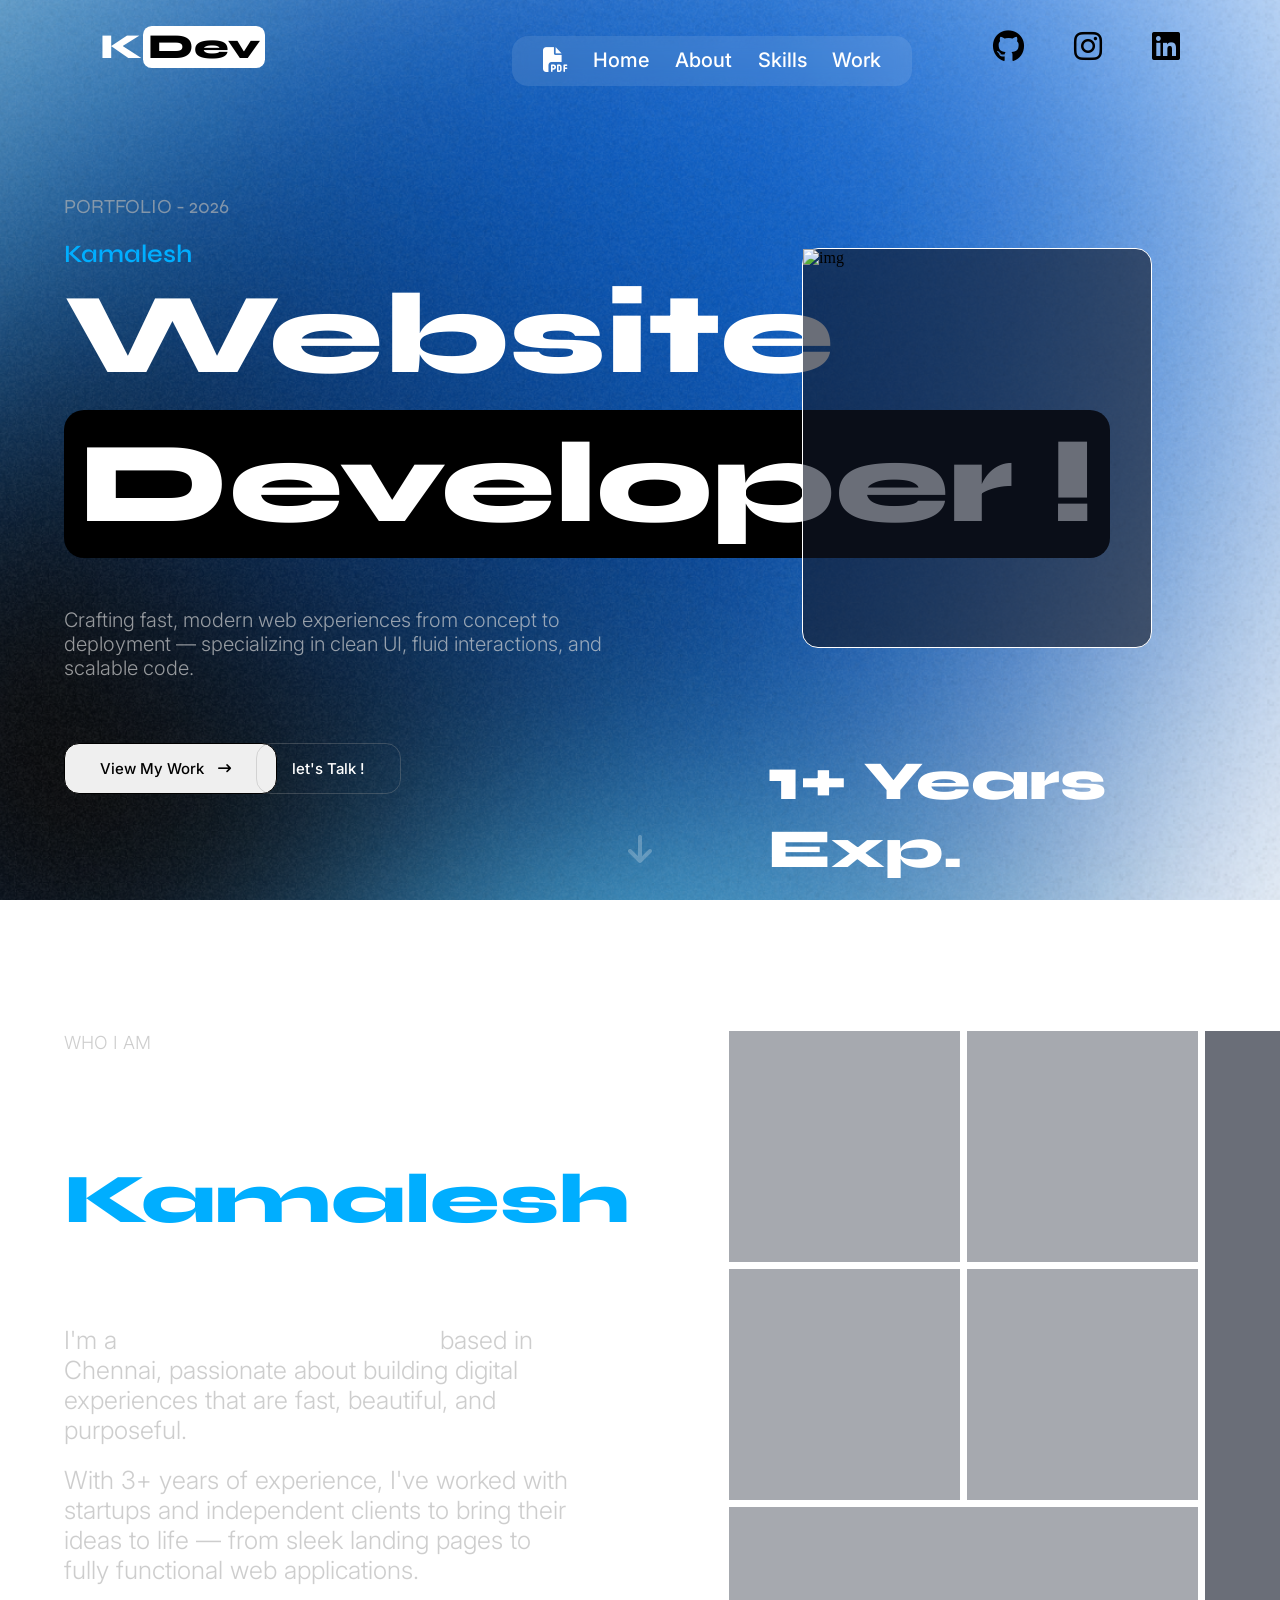
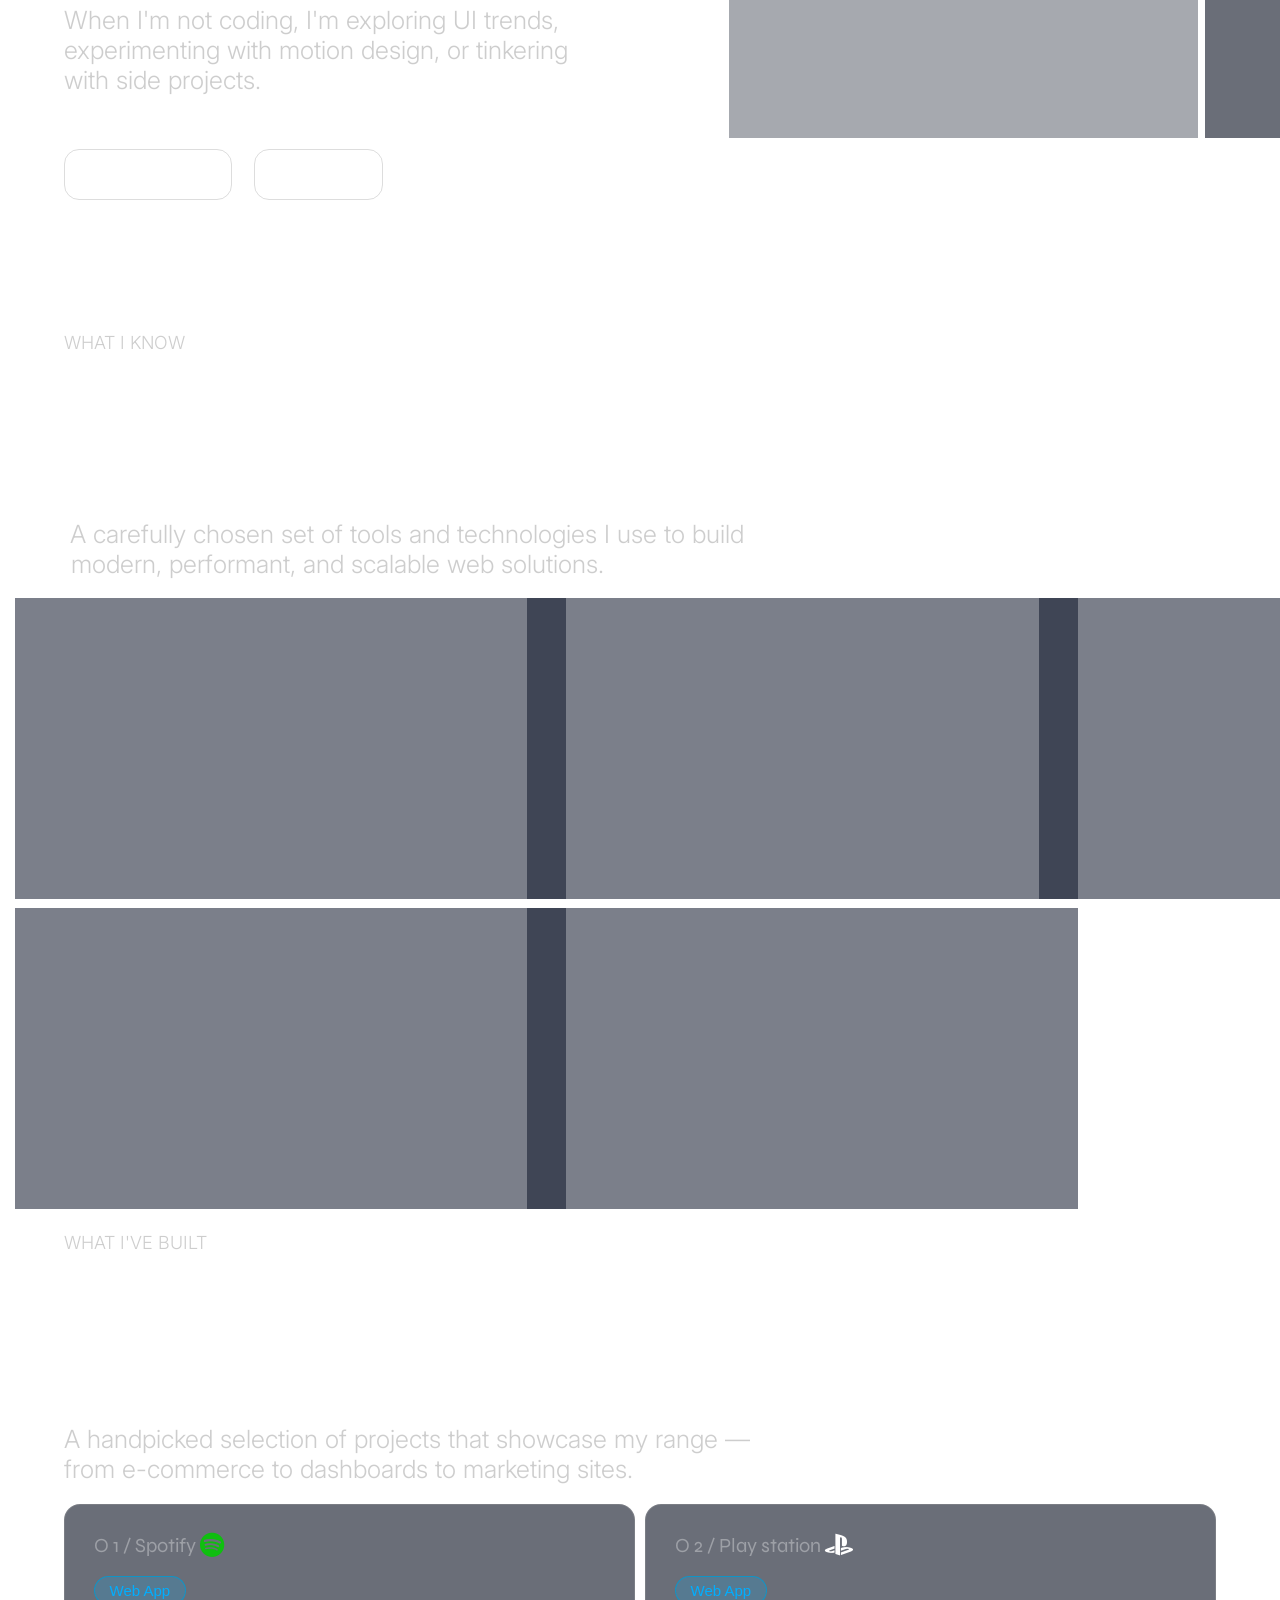
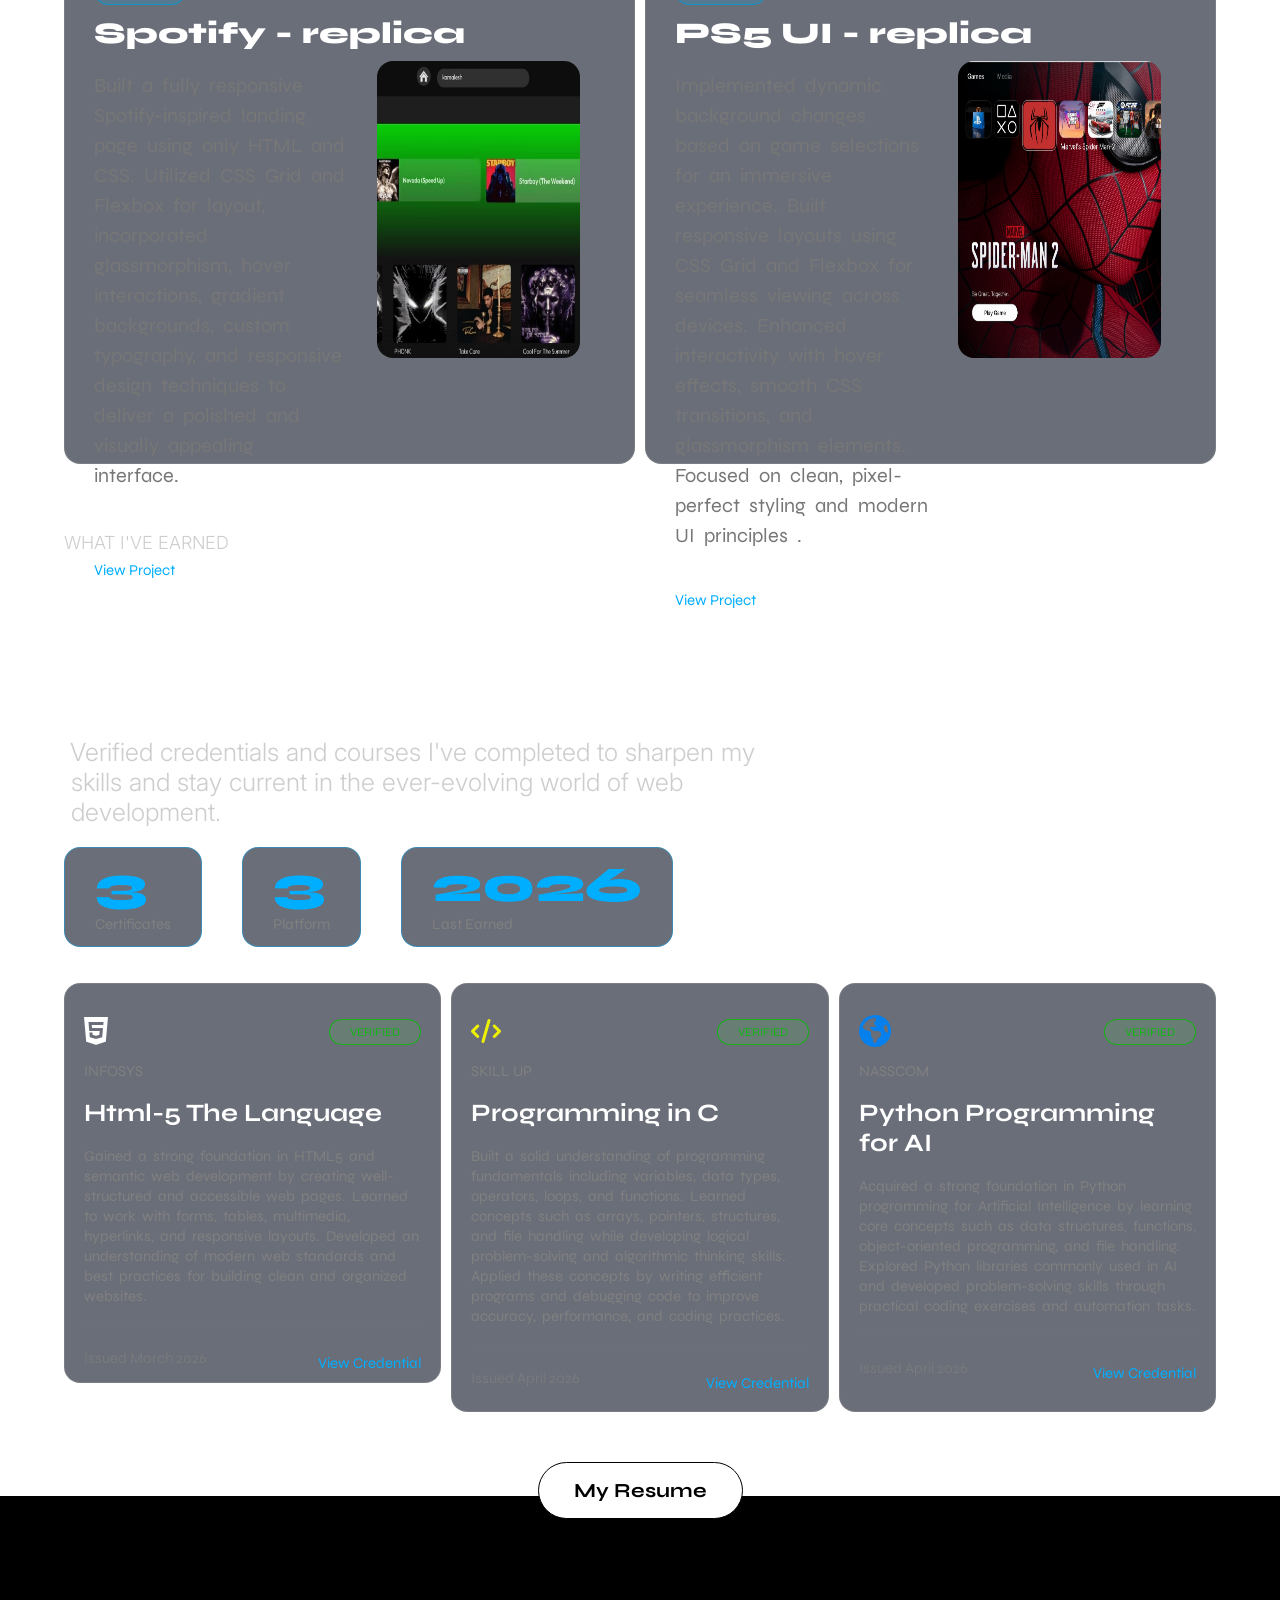
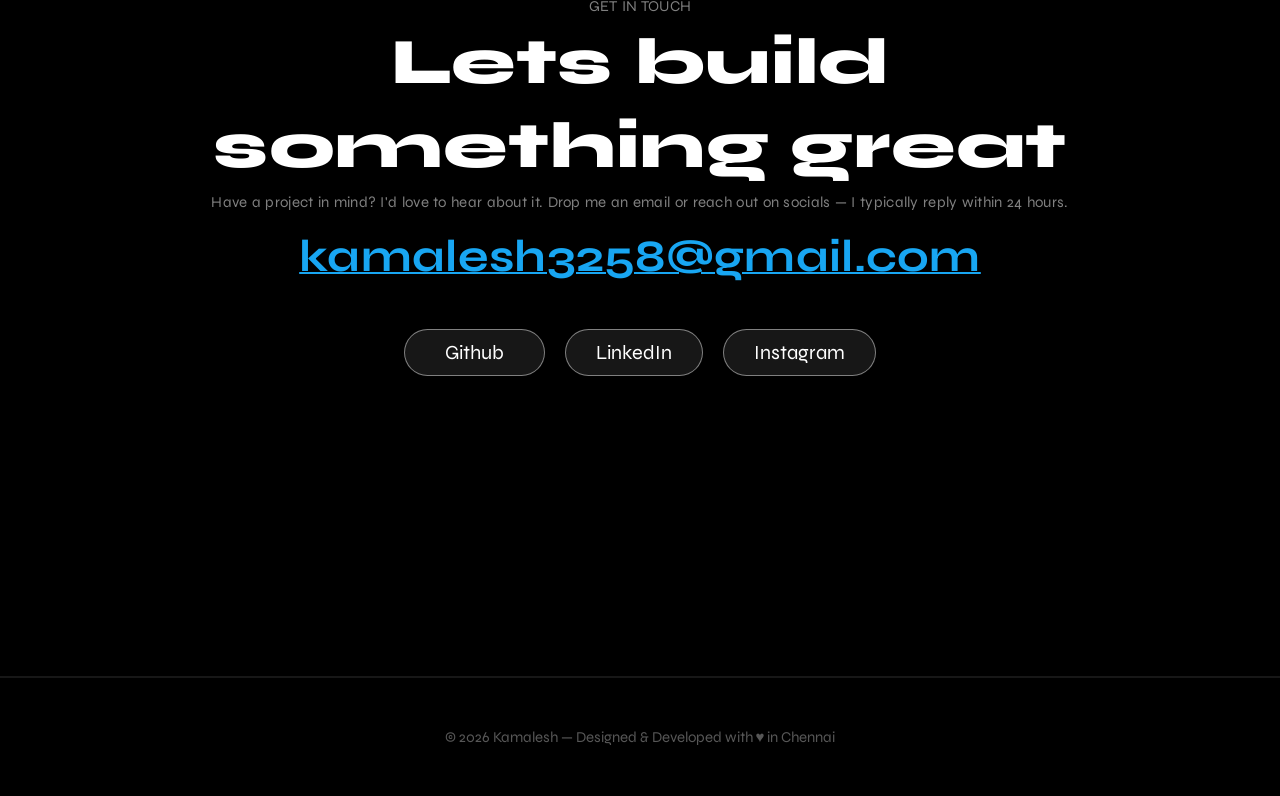
==== commit 6b111941: "Add files via upload" ====
--- a/index.html
+++ b/index.html
@@ -4,7 +4,7 @@
 <head>
     <meta charset="UTF-8">
     <meta name="viewport" content="width=device-width, initial-scale=1.0">
-    <title>Mclaren</title>
+    <title>Kamalesh Portfolio</title>
     <link rel="stylesheet" href="style.css">
     <link rel="preconnect" href="https://fonts.googleapis.com">
     <link rel="preconnect" href="https://fonts.gstatic.com" crossorigin>
@@ -586,85 +586,7 @@
 
         </div>
     </div>
-    <script>
-        var rjs_cursor = document.getElementById("rjs_cursor"); //Getting the cursor
-
-
-        function rjs_show_cursor(e) { //Function to show/hide the cursor
-            if (rjs_cursor.classList.contains('rjs_cursor_hidden')) {
-                rjs_cursor.classList.remove('rjs_cursor_hidden');
-            }
-            rjs_cursor.classList.add('rjs_cursor_visible');
-        }
-
-
-        function rjs_mousemove(e) { //Function to correctly position the cursor
-            rjs_show_cursor(); //Toggle show/hide
-
-            var rjs_cursor_width = rjs_cursor.offsetWidth * 0.5;
-            var rjs_cursor_height = rjs_cursor.offsetHeight * 0.5;
-
-            var rjs_cursor_x = e.clientX - rjs_cursor_width; //x-coordinate
-            var rjs_cursor_y = e.clientY - rjs_cursor_height; //y-coordinate
-            var rjs_cursor_pos = `translate(${rjs_cursor_x}px, ${rjs_cursor_y}px)`;
-            rjs_cursor.style.transform = rjs_cursor_pos;
-        }
-
-
-        window.addEventListener('mousemove', rjs_mousemove); //Attach an event listener
-
-        const observer = new IntersectionObserver((entries)=>{
-
-    entries.forEach((entry)=>{
-
-        if(entry.isIntersecting){
-
-            entry.target.classList.add("show");
-
-            const progressBar =
-                entry.target.querySelector(".progress-value6");
-
-            if(progressBar){
-                progressBar.style.animation =
-                    "load6 3s forwards";
-            }
-
-        }
-
-    });
-
-},{
-    threshold:0.3
-});
-
-document.querySelectorAll(".hidden").forEach((el)=>{
-    observer.observe(el);
-});
-
-
-
-window.addEventListener("load",()=>{
-
-    setTimeout(()=>{
-
-        const loader=document.getElementById("preloader");
-
-        loader.classList.add("preloader-hide");
-
-        setTimeout(()=>{
-
-            loader.remove();
-
-        },1200);
-
-    },2500);
-
-});
-
-
-
-
-    </script>
+    <script src="script.js" ></script>
 </body>
 
 </html>
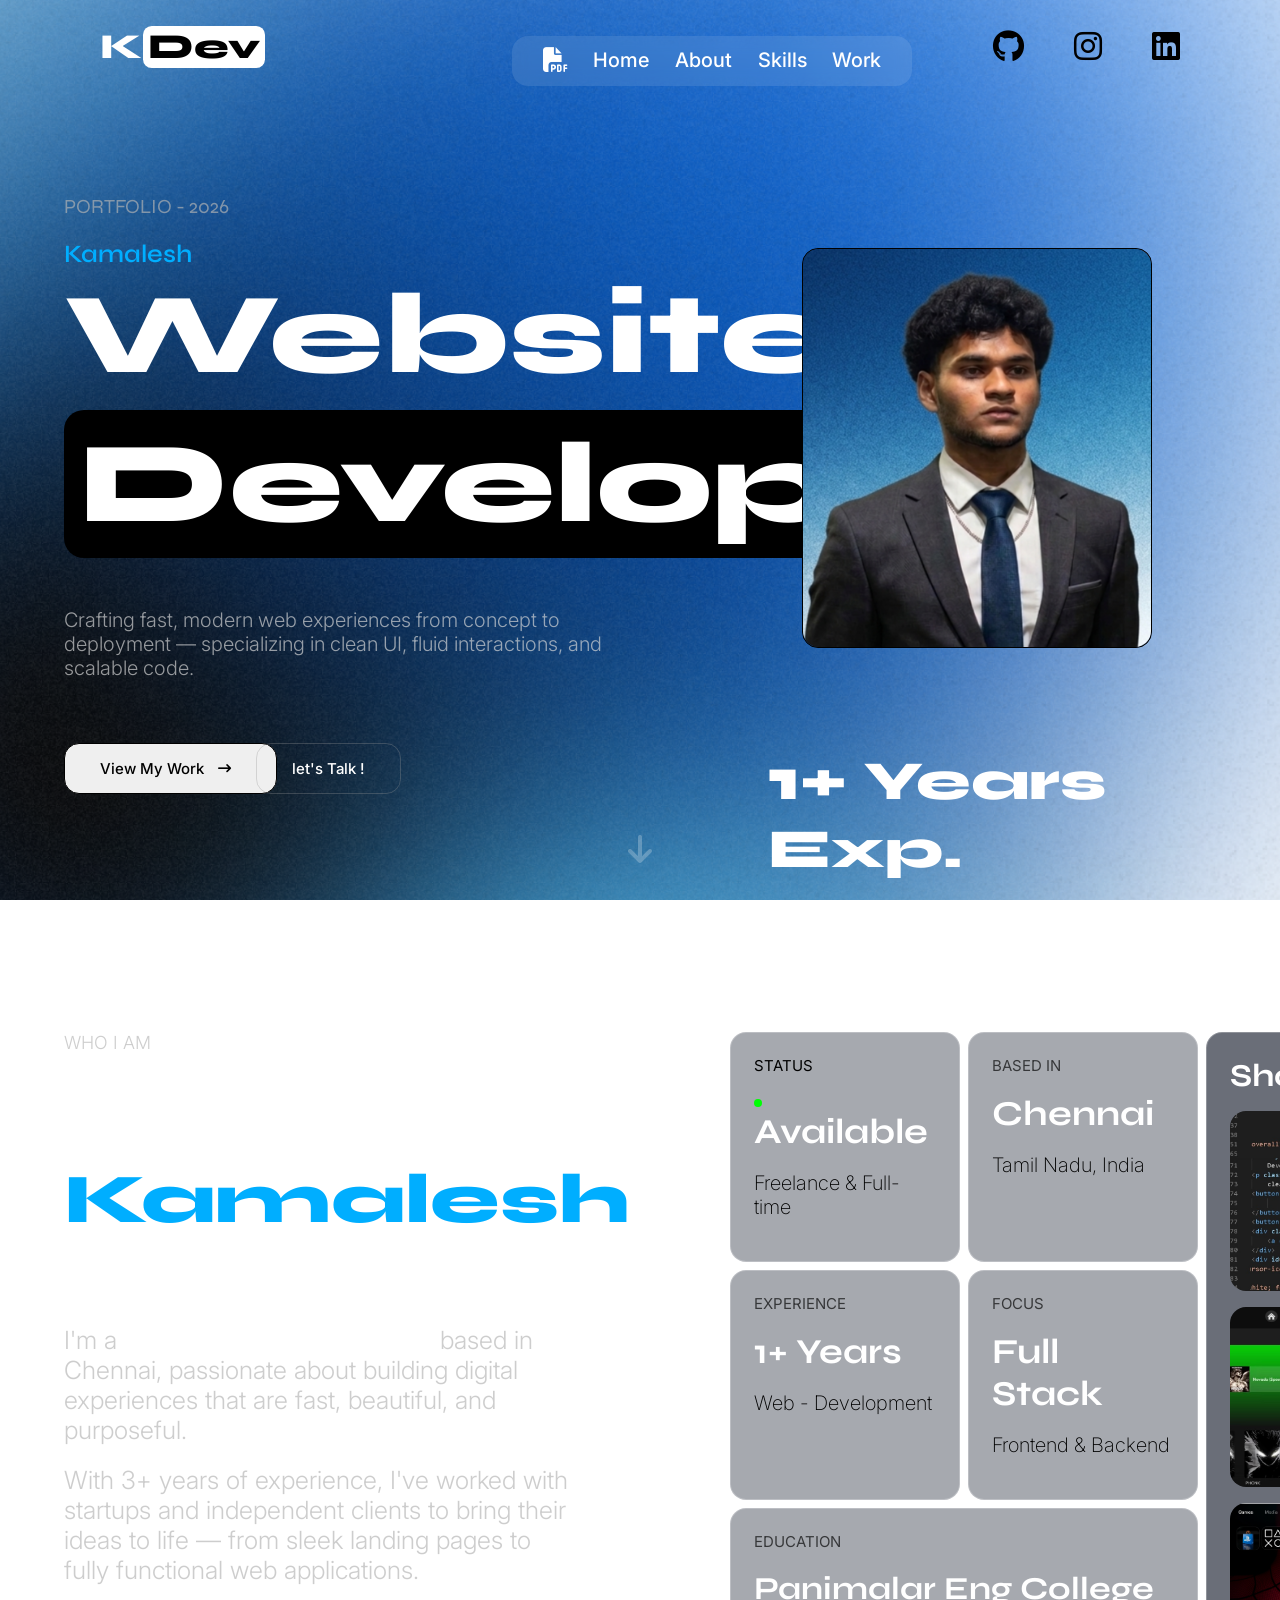
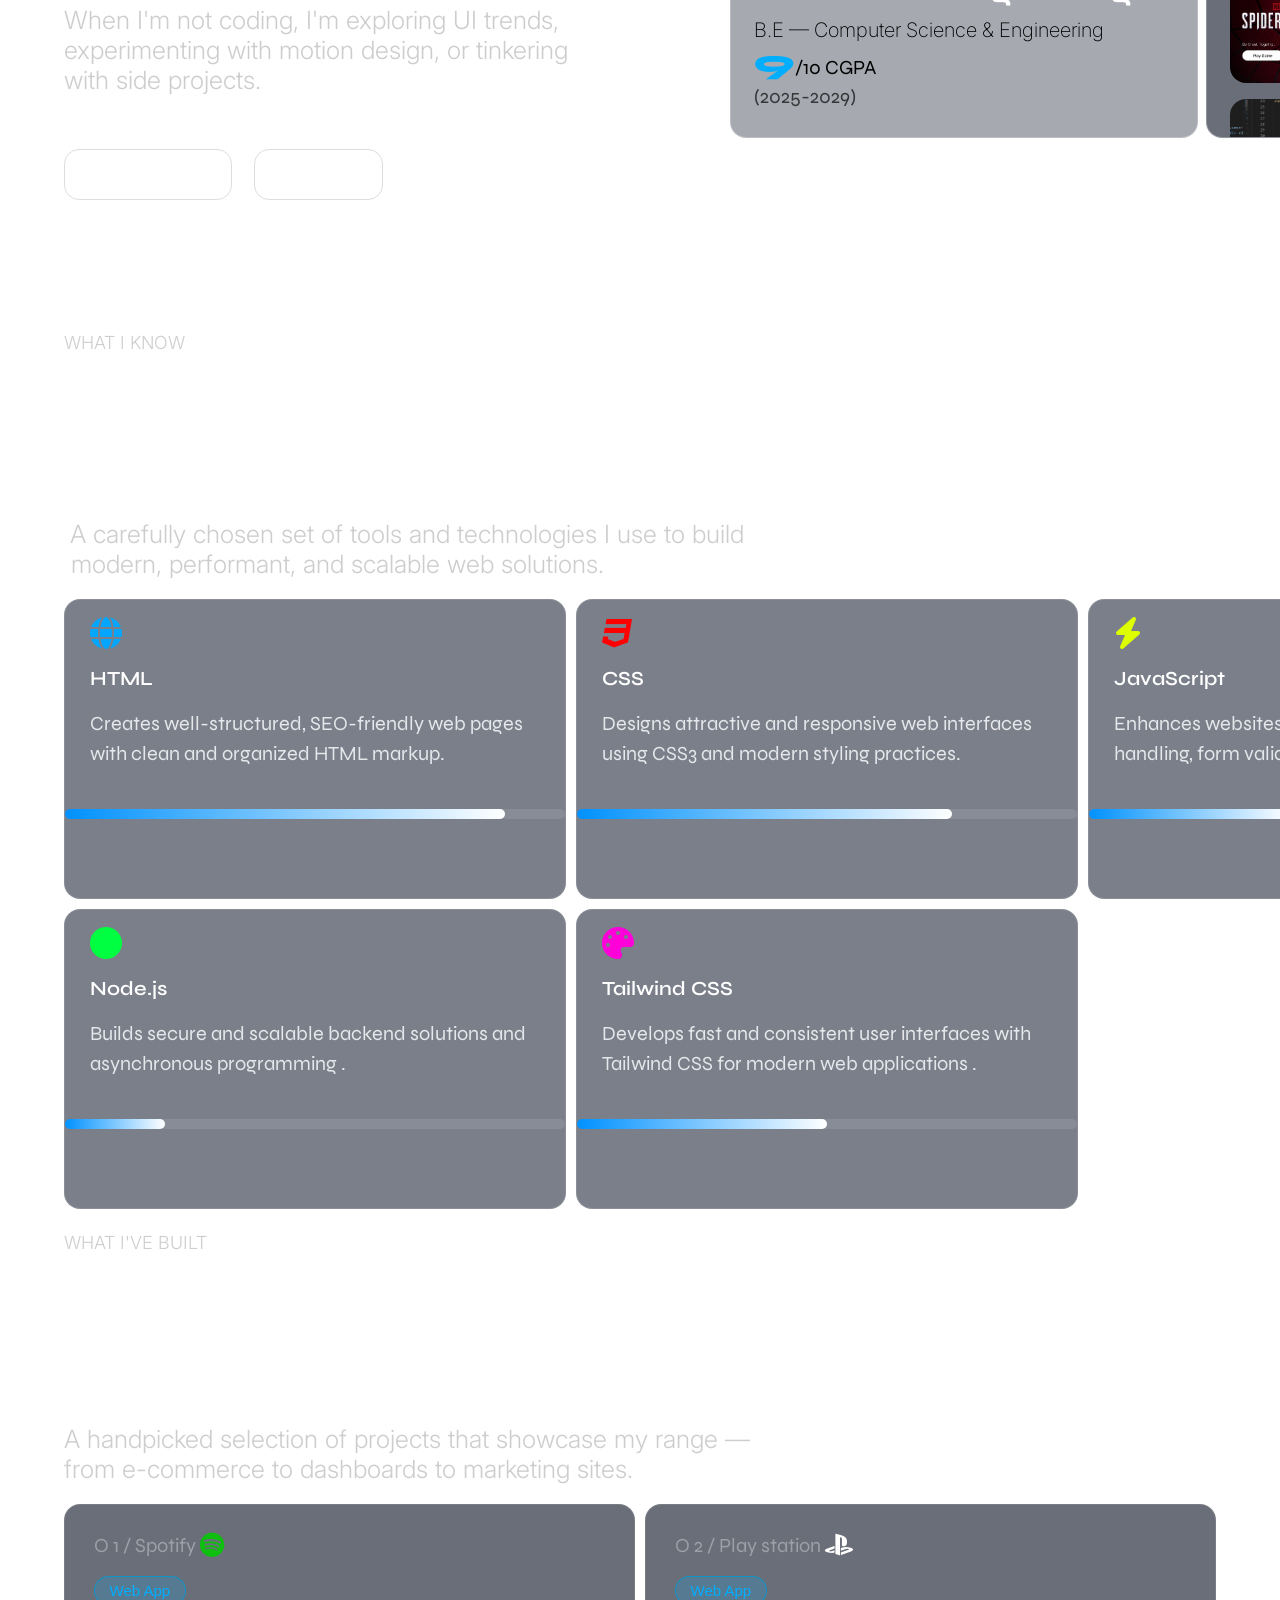
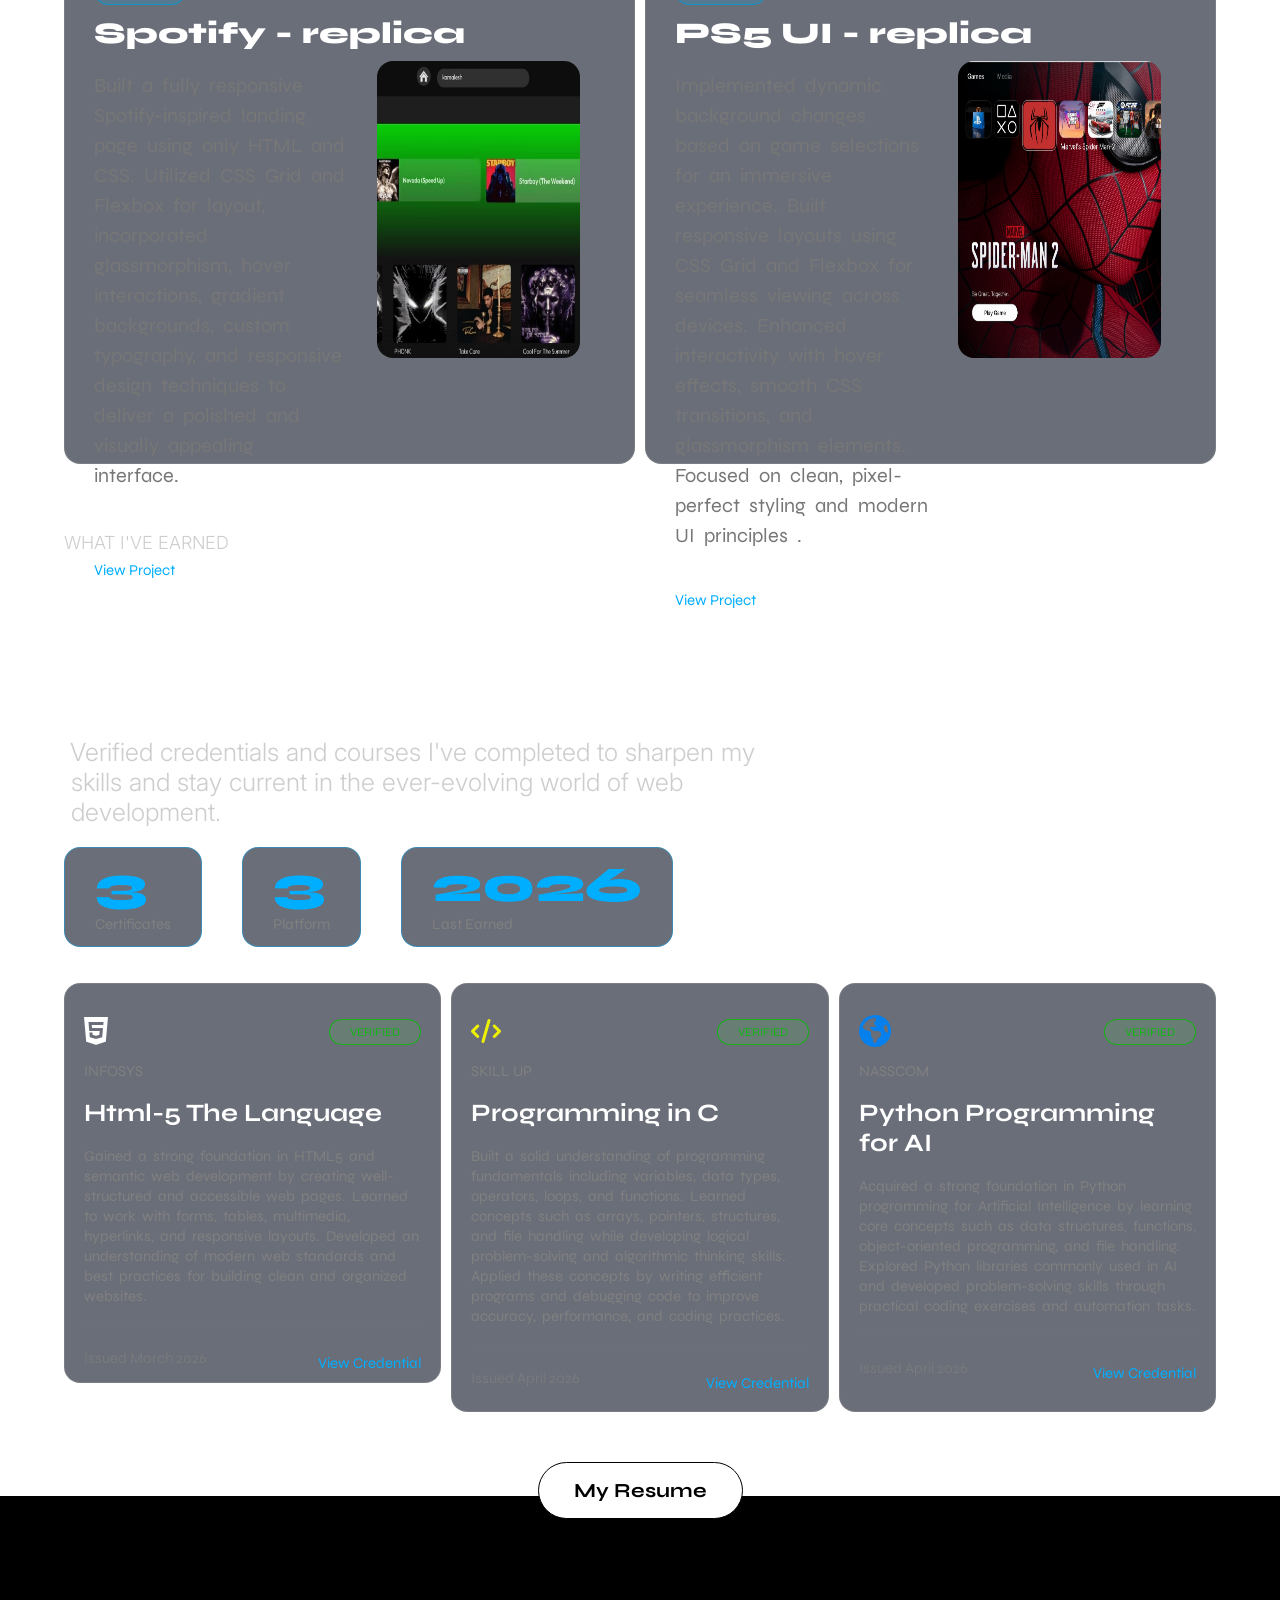
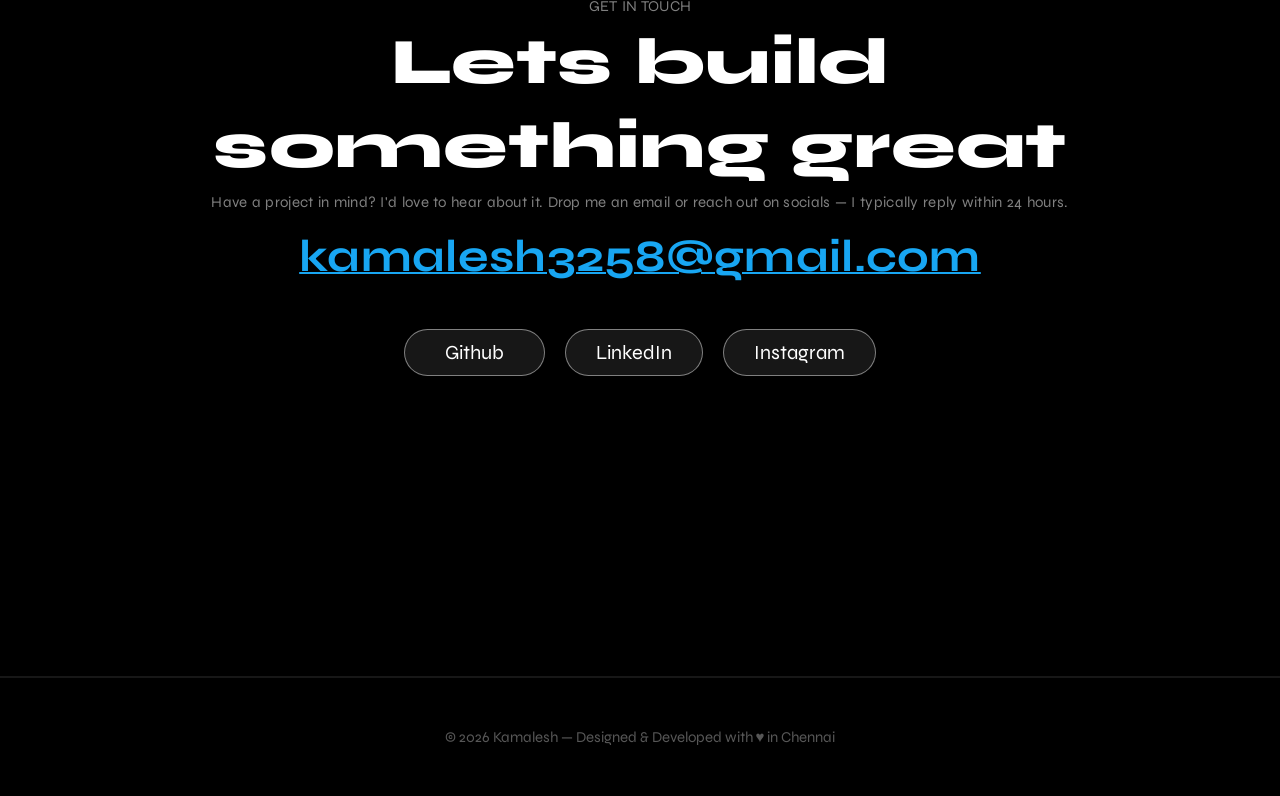
==== commit 3bf8987f: "Add files via upload" ====
--- a/index.html
+++ b/index.html
@@ -62,9 +62,9 @@
             <button class="vwr"  style="color: rgb(255, 255, 255); font-family: syne; font-size: 15px; border-radius: 1em; border: 1px solid rgb(0, 0, 0) ; background-color: rgb(0, 0, 0); padding: 10px 20px; position:fixed; left: 35%; top: 9%; z-index: 9999;" >View Resume</button>
             <Header>
                 <div class="header">
-                    <p style="color: rgb(255, 255, 255); font-family: syne; font-weight:800; font-size: 35px; " >K<span style="color: rgb(0, 0, 0); background-color: rgb(255, 255, 255); padding:0px 5px ; border-radius: .25em;"  >Dev</span></p>
+                    <p id="logo" style="color: rgb(255, 255, 255); font-family: syne; font-weight:800; font-size: 35px; " >K<span style="color: rgb(0, 0, 0); background-color: rgb(255, 255, 255); padding:0px 5px ; border-radius: .25em;"  >Dev</span></p>
                     <div class="media hidden">
-                        <a href="#"><i class="fa-brands fa-github fa-2xl" style="color: rgb(0, 0, 0);"></i></a>
+                        <a href="https://github.com/kamalesh-slay"><i class="fa-brands fa-github fa-2xl" style="color: rgb(0, 0, 0);"></i></a>
                         <a href="https://www.instagram.com/_ft.ares/?hl=en" target="_blank" ><i class="fa-brands fa-instagram fa-2xl" style="color: rgb(0, 0, 0);"></i></a>
                         <a href="https://www.linkedin.com/in/kamalesh-m-deanamb/" target="_blank"><i class="fa-brands fa-linkedin fa-2xl" style="color: rgb(0, 0, 0);"></i></a>
                     </div>
@@ -81,14 +81,14 @@
                         style="color: white; background-color: black; border-radius: 20px; padding: 5px 15px; font-weight: 900; ">
                         Developer !</p>
                     <div class="pic hidden" > 
-                        <img src="profe.png" alt="img" >
+                        <img src="bbpfp.png" alt="img" >
                     </div>
                     <p class="con hidden"> Crafting fast, modern web experiences from concept to deployment — specializing in
                         clean UI, fluid interactions, and scalable code. </p>
-                    <button class="vyw "> View My Work <span style="padding:10px ;"> <i
+                    <a  style="text-decoration: none;" href="vmw.html" ><button class="vyw "> View My Work <span style="padding:10px ;"> <i
                                 class="fa-solid fa-arrow-right-long fa-sm" style="color: rgb(0, 0, 0);"></i> </span>
-                    </button>
-                    <button class="lest "> let's Talk !</button>
+                    </button></a>
+                    <a href="letstalk.html" style="text-decoration: none;" ><button class="lest "> let's Talk !</button></a>
                     <div class="arrow bounce">
                         <a class="fa fa-arrow-down fa-2x" href="#pg6"></a>
                     </div>
@@ -567,7 +567,7 @@
                             
                             " ><p class="hidden" style="color: rgb(24, 166, 242) ; font-family: syne; font-weight: 700; font-size: 45px; " > kamalesh3258@gmail.com </p></a><br>
                             <div class="bon hidden" >
-                                <a href="#" ><button style="color: white; font-family: syne; font-size: 20px; padding:10px 40px ;border-radius: 1.5em; border: 1px solid rgba(213, 213, 213, 0.558); background-color: rgba(255, 255, 255, 0.092); " >Github</button></a>
+                                <a href="https://github.com/kamalesh-slay" ><button style="color: white; font-family: syne; font-size: 20px; padding:10px 40px ;border-radius: 1.5em; border: 1px solid rgba(213, 213, 213, 0.558); background-color: rgba(255, 255, 255, 0.092); " >Github</button></a>
                                  <a href="https://www.linkedin.com/in/kamalesh-m-deanamb/?skipRedirect=true" target="_blank"><button style="color: white; font-family: syne; font-size: 20px; padding:10px 30px ;border-radius: 1.5em; border: 1px solid rgba(213, 213, 213, 0.558); background-color: rgba(255, 255, 255, 0.092); " >LinkedIn</button></a>
                                 <a href="https://www.instagram.com/_ft.ares/?hl=en" target="_blank"><button style="color: white; font-family: syne; font-size: 20px; padding:10px 30px ;border-radius: 1.5em; border: 1px solid rgba(213, 213, 213, 0.558); background-color: rgba(255, 255, 255, 0.092); " >Instagram</button></a>
                                 
--- a/style.css
+++ b/style.css
@@ -39,8 +39,8 @@
 .nav {
     background-color: rgba(255, 255, 255, 0.103);
     border-radius: 1em;
-    width: 400px;
-    height: 50px;
+    width: 25rem;
+    height: 3.125rem;
     padding: 12px 5px;
     top: 4%;
     left: 40%;
@@ -132,7 +132,7 @@
 .web {
     font-family: syne;
     font-weight: 500;
-    font-size: 115px;
+    font-size: 7.188rem;
     top: 22%;
     left: 5%;
     position: absolute;
@@ -142,13 +142,12 @@
 }
 
 .dev {
-    position: relative;
     left: 5%;
     top: 38%;
     display: inline;
     font-family: syne;
     font-weight: 500;
-    font-size: 115px;
+    font-size: 7.188rem;
     position: absolute;
     transition: all 0.5s ease-in;
     animation: anim linear 1s;
@@ -168,7 +167,7 @@
 .pic{
     width: 350px;
     height: 400px;
-    border: 1px solid rgb(255, 255, 255);
+    border: 1px solid rgb(0, 0, 0);
     border-radius: 1em;
     position: absolute;
     z-index: 999;
@@ -181,11 +180,14 @@
 
 .pic img{
     width: 100%;
-    height: 100%
+    height: 100%;
+    object-position: center;
+    object-fit: cover;
+    background-repeat: no-repeat;
+    border-radius: 1em;
     
     
     
-    ;
 }
 
 .con {
@@ -938,6 +940,11 @@
     border: 1px rgba(163, 163, 163, 0.293) solid;
     grid-area: pro1;
     background-color: rgba(16, 23, 39, 0.625);
+    transition: all 0.2s ease-in-out;
+}
+
+.pro1:hover{
+     box-shadow: 0px 0px 30px 2px rgba(0, 174, 255, 0.34);
 }
 
 .pro2 {
@@ -946,6 +953,11 @@
     border: 1px rgb(163, 163, 163, 0.293) solid;
     grid-area: pro2;
     background-color: rgba(16, 23, 39, 0.625);
+    transition: all 0.2s ease-in-out;
+}
+
+.pro2:hover{
+     box-shadow: 0px 0px 30px 2px rgba(0, 174, 255, 0.34);
 }
 
 .sel {
@@ -1019,6 +1031,11 @@
     border-radius: 1em;
     background-color: rgba(16, 23, 39, 0.625);
     padding: 5%;
+    transition: all 0.2s ease-in-out;
+}
+
+.crt1:hover{
+     box-shadow: 0px 0px 30px 2px rgba(0, 174, 255, 0.34);
 }
 
 .crt2 {
@@ -1027,7 +1044,12 @@
     border-radius: 1em;
     background-color: rgba(16, 23, 39, 0.625);
     padding: 5%;
-
+    transition: all 0.2s ease-in-out;
+
+}
+
+.crt2:hover{
+     box-shadow: 0px 0px 30px 2px rgba(0, 174, 255, 0.44);
 }
 
 .crt3 {
@@ -1036,6 +1058,11 @@
     border-radius: 1em;
     background-color: rgba(16, 23, 39, 0.625);
     padding: 5%;
+    transition: all 0.2s ease-in-out;
+}
+
+.crt3:hover{
+     box-shadow: 0px 0px 30px 2px rgba(0, 174, 255, 0.539);
 }
 
 .cth {
@@ -1155,10 +1182,9 @@
 
     color:rgb(0, 0, 0);
 
-    font-size:45vw;
+    font-size:50px;
     font-family: syne;
     font-weight: 800;
-    font-size: 40px;
 
     opacity:0;
 
@@ -1187,25 +1213,248 @@
 
 }
 
-@media screen and (max-width:600px) {
-    .skill {
-    display: grid;
-    grid-template-columns: 1fr;
-    grid-template-rows: repeat(6, 1fr);
-    grid-template-areas:
-        "sk1 "
-        "sk2"
-        "sk3"
-        "sk4"
-        "sk5"
-        "sk6";
-    gap: 10px;
-}
-
-p{
-
-}
-} 
+@media screen and (max-width: 460px) {
+    /* Prevent any unwanted horizontal shifting/scrolling across the layout */
+    html, body {
+        overflow-x: hidden !important;
+        width: 100% !important;
+    }
+
+    .rjs-cursor{
+        display: none;
+    }
+
+    /* 1. FIXED NAVIGATION BAR: Compress fluidly to fit mobile widths cleanly */
+    .nav {
+        width: 92% !important;
+        left: 4% !important;
+        top: 15px !important;
+        height: auto !important;
+        padding: 6px 10px !important;
+        transform: none !important;
+    }
+
+    .nav ul {
+        display: flex !important;
+        justify-content: space-evenly !important;
+        padding: 0 !important;
+        margin: 0 !important;
+        width: 100% !important;
+    }
+
+    .nav a {
+        font-size: 13px !important;
+        padding: 4px 6px !important;
+    }
+
+    .media.hidden {
+        display: none !important; /* Keep mobile nav minimal */
+    }
+
+    /* 2. HERO SECTION (.top / #P1): Reset positions, drop font scales down */
+    .top {
+        padding: 100px 16px 30px 16px !important;
+        display: flex !important;
+        flex-direction: column !important;
+        align-items: flex-start !important;
+        height: auto !important;
+        min-height: initial !important;
+    }
+
+    /* Force absolute headings back into a safe vertical reading order */
+    .top h1, 
+    .top .web, 
+    .top .dev,
+    .top p {
+        position: static !important;
+        transform: none !important;
+        width: 100% !important;
+        max-width: 100% !important;
+        margin-bottom: 12px !important;
+        word-break: break-word !important;
+    }
+
+    /* Scale hero typography down so it fits perfectly without overlapping */
+    .top h1, 
+    .top .web, 
+    .top .dev {
+        font-size: 2.2rem !important;
+        line-height: 1.15 !important;
+        letter-spacing: normal !important;
+    }
+
+    /* Profile Frame container adjustment */
+    .pic {
+        position: static !important;
+        margin: 20px auto !important;
+        width: 100% !important;
+        max-width: 260px !important;
+        height: 260px !important;
+        display: block !important;
+    }
+
+    .pic img {
+        width: 100% !important;
+        height: 100% !important;
+        object-fit: cover !important;
+    }
+
+    .con {
+        position: static !important;
+        font-size: 14px !important;
+        line-height: 1.5 !important;
+        margin-top: 15px !important;
+    }
+
+    /* Button adjustments */
+    .vyw {
+        position: static !important;
+        margin-top: 20px !important;
+        display: inline-flex !important;
+    }
+
+    /* 3. ABOUT SECTION (#P2): Stack card containers neatly */
+    #P2 {
+        padding: 40px 16px !important;
+        height: auto !important;
+    }
+
+    #P2 h1 {
+        font-size: 2rem !important;
+        margin-bottom: 20px !important;
+    }
+
+    /* Force the main layout structure to strip floating desktop layouts */
+    .overall {
+        display: flex !important;
+        flex-direction: column !important;
+        gap: 16px !important;
+        width: 100% !important;
+        position: static !important;
+    }
+
+    /* Individual background feature grids inside About */
+    .overall > div,
+    [style*="display: grid"],
+    [style*="grid-template-columns"] {
+        display: flex !important;
+        flex-direction: column !important;
+        gap: 14px !important;
+        grid-template-columns: 1fr !important; /* Fallback override */
+        width: 100% !important;
+        position: static !important;
+    }
+
+    /* 4. GRID CARDS (Fixing text overflowing elements) */
+    div[style*="border-radius"][style*="backdrop-filter"],
+    .about-card,
+    #P3 div[style*="border"] {
+        width: 100% !important;
+        max-width: 100% !important;
+        position: static !important;
+        padding: 16px !important;   /* Add internal cushion space */
+        height: auto !important;     /* Auto adjust box height to match expanding content text sizes */
+        box-sizing: border-box !important;
+    }
+
+    /* Target small heading text inside the layout feature blocks */
+    div[style*="backdrop-filter"] h2,
+    div[style*="backdrop-filter"] p,
+    .overall div span {
+        font-size: 14px !important;
+        line-height: 1.4 !important;
+        word-break: break-word !important; /* Force text breaks safely */
+    }
+
+    /* 5. TECH STACK SECTION (#P3): Linear 1-column responsive matrix grid */
+    #P3 {
+        padding: 40px 16px !important;
+        height: auto !important;
+    }
+
+    #P3 h1 {
+        font-size: 2rem !important;
+    }
+
+    /* Force Skill boxes into a single column sequence */
+    #P3 .overall, 
+    .skills-container {
+        display: flex !important;
+        flex-direction: column !important;
+        gap: 14px !important;
+        width: 100% !important;
+    }
+
+    /* 6. PROJECT SECTION (#P4): Unroll horizontal side-by-side splits */
+    #P4 {
+        padding: 40px 16px !important;
+        height: auto !important;
+    }
+
+    #P4 h1 {
+        font-size: 2rem !important;
+    }
+
+    /* Convert individual project display modules into smooth vertical sections */
+    .project-card,
+    #P4 .overall > div {
+        display: flex !important;
+        flex-direction: column !important;
+        padding: 16px !important;
+        width: 100% !important;
+    }
+
+    /* Ensure project mockup assets do not bleed outside container boundaries */
+    .project-card img,
+    #P4 img {
+        width: 100% !important;
+        max-width: 100% !important;
+        height: auto !important;
+        margin-top: 15px !important;
+        position: static !important;
+    }
+
+    /* 7. CALL TO ACTION FOOTER SYSTEM */
+    div[style*="background-color: black"],
+    footer {
+        padding: 50px 16px 30px 16px !important;
+        text-align: center !important;
+    }
+
+    /* Let's build something great heading scale down */
+    div[style*="background-color: black"] h1,
+    footer h1 {
+        font-size: 1.8rem !important;
+        line-height: 1.2 !important;
+        width: 100% !important;
+    }
+
+    /* Force long target emails to break rows safely rather than breaking the UI */
+    a[href^="mailto:"] {
+        font-size: 1.1rem !important;
+        word-break: break-all !important;
+        display: block !important;
+        margin: 15px 0 !important;
+    }
+
+    /* Line up standard links vertically */
+    div[style*="background-color: black"] div,
+    footer .btn-container {
+        display: flex !important;
+        flex-direction: column !important;
+        gap: 12px !important;
+        align-items: center !important;
+        width: 100% !important;
+    }
+
+    /* Equal width layout structure buttons for target taps */
+    div[style*="background-color: black"] button,
+    footer a {
+        width: 100% !important;
+        max-width: 280px !important;
+        text-align: center !important;
+    }
+}
     
 
 
